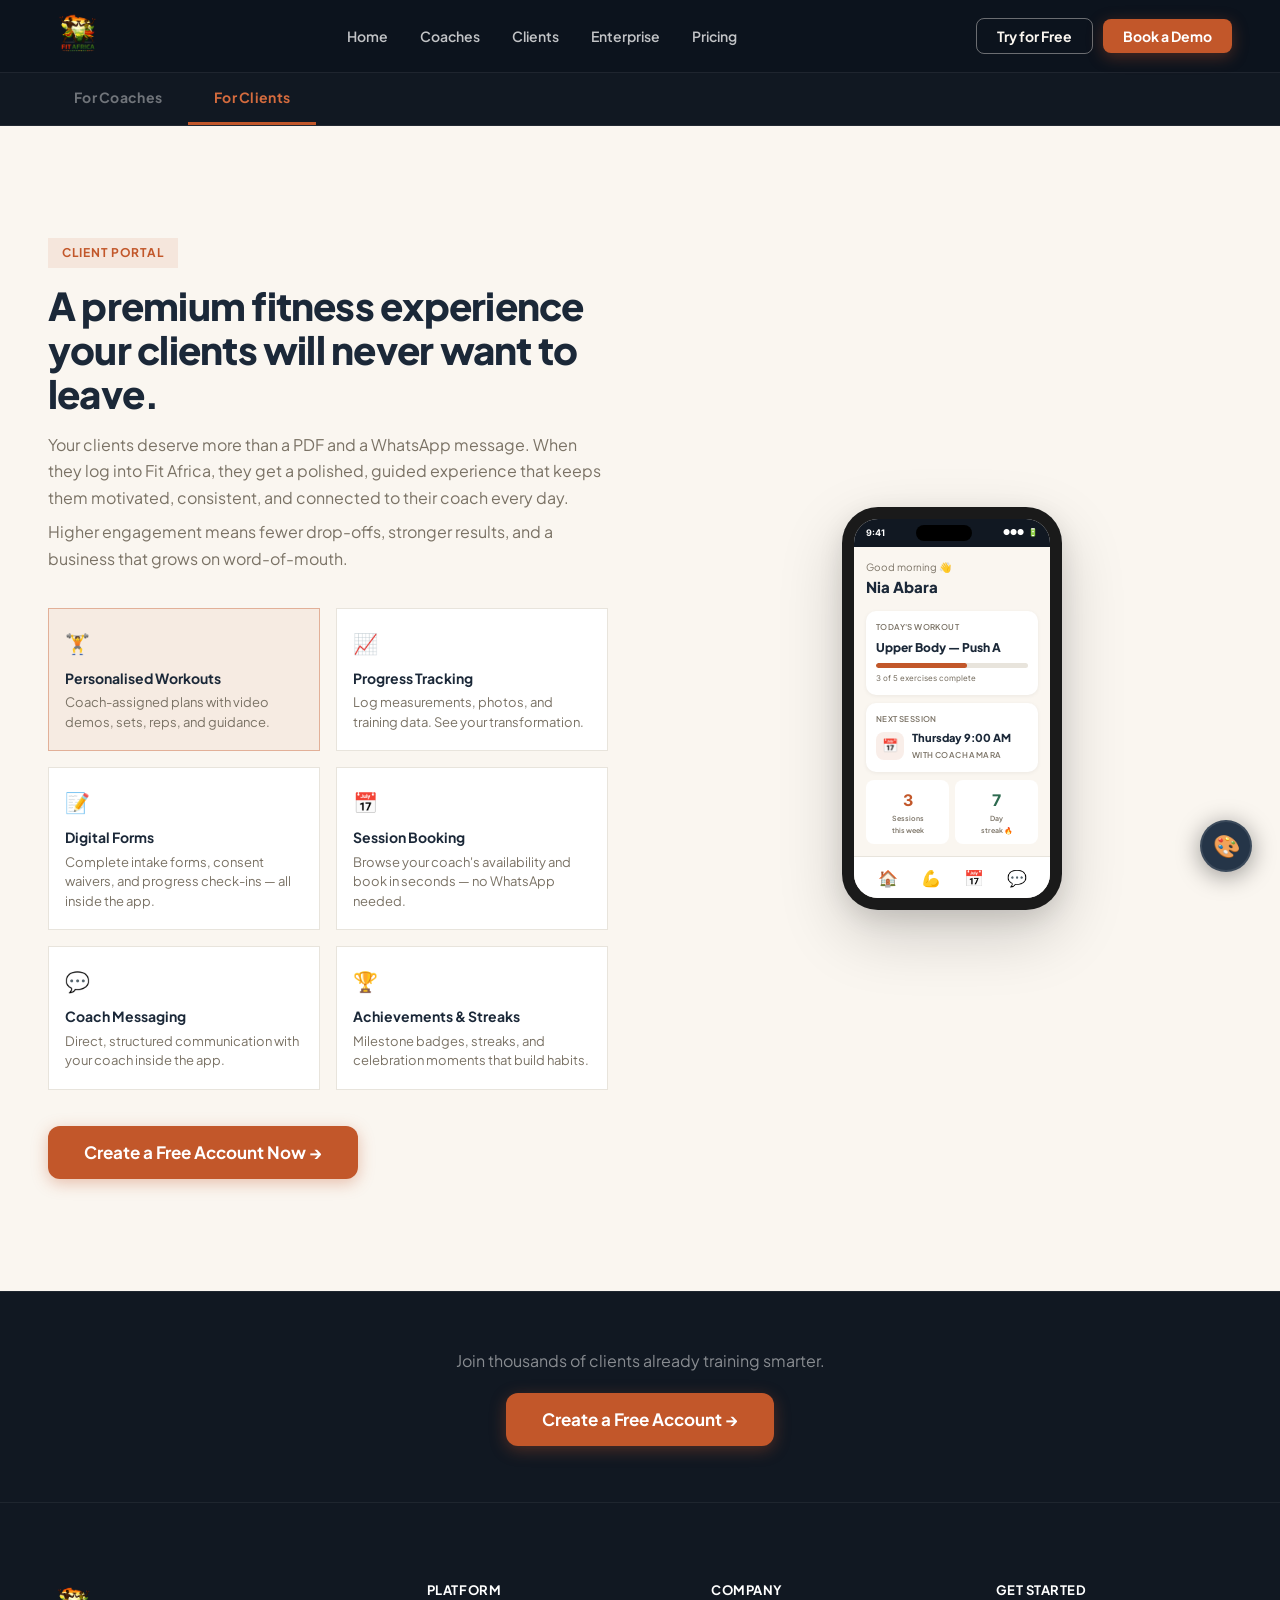
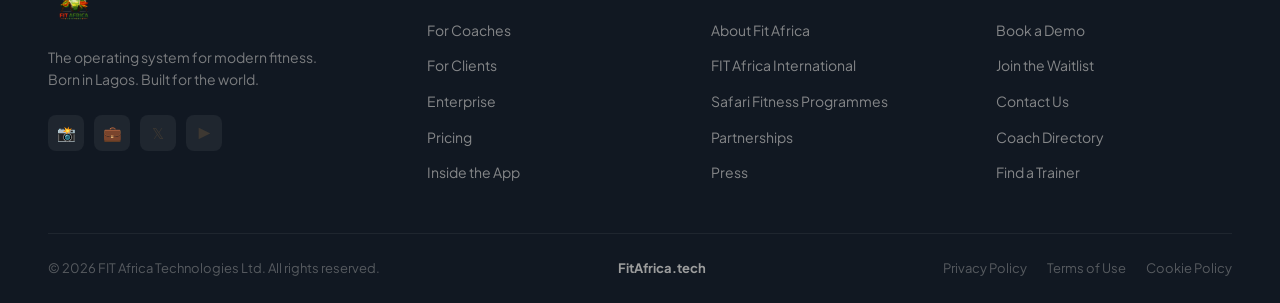
==== clients.html @ 1d4eaad9 "Initial commit — FitAfrica marketing website" ====
<!DOCTYPE html>
<html lang="en" data-theme="terracotta">
<head>
  <meta charset="UTF-8" />
  <meta name="viewport" content="width=device-width, initial-scale=1.0" />
  <title>For Clients — FitAfrica</title>
  <meta name="description" content="FIT Africa is the all-in-one platform for coaches, clients, and fitness businesses." />
  <link rel="preconnect" href="https://fonts.googleapis.com" />
  <link rel="preconnect" href="https://fonts.gstatic.com" crossorigin />
  <link href="https://fonts.googleapis.com/css2?family=Plus+Jakarta+Sans:ital,wght@0,300;0,400;0,500;0,600;0,700;0,800;0,900&family=Inter:wght@400;500;600;700&family=Unbounded:wght@700;800;900&display=swap" rel="stylesheet" />
  <link rel="icon" type="image/png" href="logo.png" />
  <link rel="stylesheet" href="styles.css" />
  <link rel="stylesheet" href="themes.css" />
</head>
<body>

<!-- ============ NAVIGATION ============ -->
<nav class="nav nav--solid" id="nav">
  <div class="nav__inner">
    <a href="index.html" class="nav__logo">
      <img src="logo.png" class="nav__logo-img" alt="FIT Africa" />
    </a>
    <ul class="nav__links">
      <li><a href="index.html">Home</a></li>
      <li><a href="coaches.html">Coaches</a></li>
      <li><a href="clients.html">Clients</a></li>
      <li><a href="enterprise.html">Enterprise</a></li>
      <li><a href="pricing.html">Pricing</a></li>
    </ul>
    <div class="nav__ctas">
      <a href="https://fit-africa-web.vercel.app/auth" class="btn btn--outline-cream btn--sm">Try for Free</a>
      <a href="mailto:hello@fitafrica.tech" class="btn btn--primary btn--sm">Book a Demo</a>
    </div>
    <button class="nav__burger" id="navBurger" aria-label="Toggle navigation">
      <span></span><span></span><span></span>
    </button>
  </div>
</nav>

<!-- Mobile Navigation -->
<nav class="nav__mobile" id="navMobile">
  <a href="index.html">Home</a>
  <a href="coaches.html">Coaches</a>
  <a href="clients.html">Clients</a>
  <a href="enterprise.html">Enterprise</a>
  <a href="pricing.html">Pricing</a>
  <div class="divider"></div>
  <a href="mailto:hello@fitafrica.tech" class="btn btn--outline-cream">Book a Demo</a>
  <a href="https://fit-africa-web.vercel.app/auth" class="btn btn--primary" style="margin-top:8px">Try for Free</a>
</nav>


<!-- Page Tab Switcher -->
<div class="page-tabs">
  <div class="page-tabs__inner">
    <a href="coaches.html" class="page-tab">For Coaches</a>
    <a href="clients.html" class="page-tab active">For Clients</a>
  </div>
</div>


<!-- ============ CLIENT PORTAL ============ -->
<section class="section-pad bg-cream" id="clients">
  <div class="container">
    <div class="portal-layout portal-layout--reverse">

      <!-- Phone Mockup (Interactive) -->
      <div style="display:flex;justify-content:center;align-items:center;" class="reveal">
        <div class="phone-frame">
          <div class="phone-screen">
            <div class="phone-notch-bar">
              <span class="phone-time">9:41</span>
              <div class="phone-notch-pill"></div>
              <div class="phone-icons">
                <span class="phone-icon">●●●</span>
                <span class="phone-icon">🔋</span>
              </div>
            </div>
            <div class="phone-content">

              <!-- Screen: Workout (default) -->
              <div class="client-screen active" id="cscreen-workout">
                <div class="phone-greeting">Good morning 👋</div>
                <div class="phone-user">Nia Abara</div>
                <div class="phone-card">
                  <div class="phone-card-label">Today's Workout</div>
                  <div class="phone-card-title">Upper Body — Push A</div>
                  <div class="phone-progress-bar"><div class="phone-progress-fill" style="width:60%"></div></div>
                  <div class="phone-progress-text">3 of 5 exercises complete</div>
                </div>
                <div class="phone-card">
                  <div class="phone-card-label">Next Session</div>
                  <div class="phone-session-row">
                    <div class="phone-session-icon">📅</div>
                    <div class="phone-session-info">
                      <div class="phone-card-title">Thursday 9:00 AM</div>
                      <div class="phone-card-label">with Coach Amara</div>
                    </div>
                  </div>
                </div>
                <div class="phone-goal-row">
                  <div class="phone-goal-item"><div class="phone-goal-num">3</div><div class="phone-goal-label">Sessions<br>this week</div></div>
                  <div class="phone-goal-item"><div class="phone-goal-num" style="color:var(--forest)">7</div><div class="phone-goal-label">Day<br>streak 🔥</div></div>
                </div>
              </div>

              <!-- Screen: Progress -->
              <div class="client-screen" id="cscreen-progress">
                <div class="phone-greeting" style="font-size:12px;font-weight:800">My Progress</div>
                <div class="phone-user" style="font-size:11px;margin-bottom:8px">Week 7 of 12 — Fat Loss</div>
                <div style="display:grid;grid-template-columns:1fr 1fr 1fr;gap:5px;margin-bottom:10px">
                  <div style="background:rgba(45,106,79,.08);border-radius:8px;padding:7px;text-align:center"><div style="font-size:12px;font-weight:900;color:var(--forest);font-family:var(--font-heading)">-3.2</div><div style="font-size:7px;color:var(--gray-500);font-family:var(--font-heading)">kg lost</div></div>
                  <div style="background:rgba(194,87,42,.08);border-radius:8px;padding:7px;text-align:center"><div style="font-size:12px;font-weight:900;color:var(--terracotta);font-family:var(--font-heading)">18</div><div style="font-size:7px;color:var(--gray-500);font-family:var(--font-heading)">sessions</div></div>
                  <div style="background:rgba(212,161,42,.08);border-radius:8px;padding:7px;text-align:center"><div style="font-size:12px;font-weight:900;color:var(--gold-dark);font-family:var(--font-heading)">7🔥</div><div style="font-size:7px;color:var(--gray-500);font-family:var(--font-heading)">streak</div></div>
                </div>
                <div style="font-size:9px;font-weight:700;color:var(--navy);font-family:var(--font-heading);margin-bottom:6px">Weekly Progress</div>
                <div style="display:flex;flex-direction:column;gap:5px">
                  <div><div style="display:flex;justify-content:space-between;font-size:8px;font-family:var(--font-heading);margin-bottom:2px"><span style="color:var(--gray-600)">Workouts completed</span><span style="font-weight:700;color:var(--navy)">5/5</span></div><div style="height:5px;background:var(--gray-200);border-radius:3px"><div style="height:100%;width:100%;background:var(--forest);border-radius:3px"></div></div></div>
                  <div><div style="display:flex;justify-content:space-between;font-size:8px;font-family:var(--font-heading);margin-bottom:2px"><span style="color:var(--gray-600)">Check-in submitted</span><span style="font-weight:700;color:var(--navy)">✓</span></div><div style="height:5px;background:var(--gray-200);border-radius:3px"><div style="height:100%;width:100%;background:var(--forest);border-radius:3px"></div></div></div>
                  <div><div style="display:flex;justify-content:space-between;font-size:8px;font-family:var(--font-heading);margin-bottom:2px"><span style="color:var(--gray-600)">Nutrition tracked</span><span style="font-weight:700;color:var(--navy)">4/7 days</span></div><div style="height:5px;background:var(--gray-200);border-radius:3px"><div style="height:100%;width:57%;background:var(--gold);border-radius:3px"></div></div></div>
                </div>
              </div>

              <!-- Screen: Forms -->
              <div class="client-screen" id="cscreen-forms">
                <div class="phone-greeting" style="font-size:12px;font-weight:800">Week 8 Check-In</div>
                <div class="phone-user" style="font-size:10px;margin-bottom:10px;color:var(--gray-500)">Due Friday · 3 min to complete</div>
                <div style="display:flex;flex-direction:column;gap:7px">
                  <div style="background:white;border-radius:8px;padding:8px 10px;border:1px solid var(--gray-200)"><div style="font-size:8px;font-weight:700;color:var(--navy);font-family:var(--font-heading);margin-bottom:4px">Current weight (kg)</div><div style="height:22px;background:var(--gray-100);border-radius:5px;display:flex;align-items:center;padding:0 8px;font-size:9px;color:var(--gray-500);font-family:var(--font-heading)">Enter weight...</div></div>
                  <div style="background:white;border-radius:8px;padding:8px 10px;border:1px solid var(--gray-200)"><div style="font-size:8px;font-weight:700;color:var(--navy);font-family:var(--font-heading);margin-bottom:4px">Energy levels this week</div><div style="display:flex;gap:4px"><div style="flex:1;height:20px;background:rgba(45,106,79,.1);border:1px solid var(--forest);border-radius:4px;display:flex;align-items:center;justify-content:center;font-size:7px;color:var(--forest);font-weight:700;font-family:var(--font-heading)">High</div><div style="flex:1;height:20px;background:var(--gray-100);border-radius:4px;display:flex;align-items:center;justify-content:center;font-size:7px;color:var(--gray-500);font-family:var(--font-heading)">Med</div><div style="flex:1;height:20px;background:var(--gray-100);border-radius:4px;display:flex;align-items:center;justify-content:center;font-size:7px;color:var(--gray-500);font-family:var(--font-heading)">Low</div></div></div>
                  <div style="background:white;border-radius:8px;padding:8px 10px;border:1px solid var(--gray-200)"><div style="font-size:8px;font-weight:700;color:var(--navy);font-family:var(--font-heading);margin-bottom:4px">Notes for Coach Amara</div><div style="height:30px;background:var(--gray-100);border-radius:5px;padding:4px 8px;font-size:8px;color:var(--gray-400);font-family:var(--font-heading)">Anything to update your coach on...</div></div>
                  <div style="background:var(--terracotta);border-radius:8px;padding:8px;text-align:center;font-size:9px;font-weight:700;color:white;cursor:pointer;font-family:var(--font-heading)">Submit Check-In →</div>
                </div>
              </div>

              <!-- Screen: Bookings -->
              <div class="client-screen" id="cscreen-bookings">
                <div class="phone-greeting" style="font-size:12px;font-weight:800">Book a Session</div>
                <div class="phone-user" style="font-size:10px;margin-bottom:10px;color:var(--gray-500)">Coach Amara · March 2026</div>
                <div style="font-size:9px;font-weight:700;color:var(--navy);font-family:var(--font-heading);margin-bottom:6px">Available this week</div>
                <div style="display:flex;flex-direction:column;gap:5px">
                  <div style="background:white;border-radius:8px;padding:8px 10px;display:flex;align-items:center;gap:8px;border:1px solid var(--gray-200)"><div style="font-size:10px">📅</div><div style="flex:1"><div style="font-size:8px;font-weight:700;color:var(--navy);font-family:var(--font-heading)">Thursday 9:00 AM</div><div style="font-size:7px;color:var(--gray-500);font-family:var(--font-heading)">60 min · Online</div></div><div style="font-size:7px;background:var(--terracotta);color:white;padding:3px 8px;border-radius:10px;font-weight:700;font-family:var(--font-heading);cursor:pointer">Book</div></div>
                  <div style="background:white;border-radius:8px;padding:8px 10px;display:flex;align-items:center;gap:8px;border:1px solid var(--gray-200)"><div style="font-size:10px">📅</div><div style="flex:1"><div style="font-size:8px;font-weight:700;color:var(--navy);font-family:var(--font-heading)">Friday 7:00 AM</div><div style="font-size:7px;color:var(--gray-500);font-family:var(--font-heading)">45 min · Online</div></div><div style="font-size:7px;background:var(--terracotta);color:white;padding:3px 8px;border-radius:10px;font-weight:700;font-family:var(--font-heading);cursor:pointer">Book</div></div>
                  <div style="background:rgba(194,87,42,.05);border-radius:8px;padding:8px 10px;display:flex;align-items:center;gap:8px;border:1px dashed var(--terracotta)"><div style="font-size:10px">📅</div><div style="flex:1"><div style="font-size:8px;font-weight:700;color:var(--terracotta);font-family:var(--font-heading)">Saturday 10:00 AM</div><div style="font-size:7px;color:var(--gray-500);font-family:var(--font-heading)">60 min · In-person</div></div><div style="font-size:7px;color:var(--terracotta);font-weight:700;font-family:var(--font-heading);cursor:pointer">Book</div></div>
                </div>
              </div>

              <!-- Screen: Messages -->
              <div class="client-screen" id="cscreen-messages">
                <div class="phone-greeting" style="font-size:12px;font-weight:800;margin-bottom:2px">Coach Amara</div>
                <div class="phone-user" style="font-size:10px;margin-bottom:8px;color:var(--forest)">● Online now</div>
                <div class="mini-msg" style="max-height:180px;overflow:hidden">
                  <div class="mini-msg-row from-coach"><div class="app-client-avatar" style="background:var(--gold-dark);width:20px;height:20px;font-size:8px">CA</div><div class="mini-bubble coach">Great session today Nia. Your form on RDLs is really improving 💪</div></div>
                  <div class="mini-msg-row from-client"><div class="mini-bubble client">Thank you! Felt strong today. Am I ready to increase weight?</div></div>
                  <div class="mini-msg-row from-coach"><div class="app-client-avatar" style="background:var(--gold-dark);width:20px;height:20px;font-size:8px">CA</div><div class="mini-bubble coach">Yes! Go to 40kg next session. Submit your check-in by Friday 🙌</div></div>
                </div>
                <div style="display:flex;gap:5px;margin-top:6px"><div style="flex:1;height:24px;background:white;border:1px solid var(--gray-200);border-radius:12px;display:flex;align-items:center;padding:0 10px;font-size:8px;color:var(--gray-400);font-family:var(--font-heading)">Message Coach...</div><div style="width:24px;height:24px;background:var(--terracotta);border-radius:50%;display:flex;align-items:center;justify-content:center;font-size:10px;cursor:pointer;flex-shrink:0">→</div></div>
              </div>

              <!-- Screen: Achievements -->
              <div class="client-screen" id="cscreen-achievements">
                <div class="phone-greeting" style="font-size:12px;font-weight:800">Achievements</div>
                <div class="phone-user" style="font-size:10px;margin-bottom:10px;color:var(--gray-500)">Nia Abara · 7 badges earned</div>
                <div style="display:grid;grid-template-columns:1fr 1fr 1fr;gap:6px;margin-bottom:10px">
                  <div style="text-align:center;padding:6px 4px"><div style="font-size:20px;margin-bottom:3px">🔥</div><div style="font-size:7px;font-weight:700;color:var(--navy);font-family:var(--font-heading)">7-Day Streak</div></div>
                  <div style="text-align:center;padding:6px 4px"><div style="font-size:20px;margin-bottom:3px">💪</div><div style="font-size:7px;font-weight:700;color:var(--navy);font-family:var(--font-heading)">First 10 Sessions</div></div>
                  <div style="text-align:center;padding:6px 4px"><div style="font-size:20px;margin-bottom:3px">⚖️</div><div style="font-size:7px;font-weight:700;color:var(--navy);font-family:var(--font-heading)">-2kg Milestone</div></div>
                  <div style="text-align:center;padding:6px 4px"><div style="font-size:20px;margin-bottom:3px">📝</div><div style="font-size:7px;font-weight:700;color:var(--navy);font-family:var(--font-heading)">Check-In Hero</div></div>
                  <div style="text-align:center;padding:6px 4px;opacity:0.3"><div style="font-size:20px;margin-bottom:3px;filter:grayscale(1)">🏆</div><div style="font-size:7px;font-weight:700;color:var(--gray-400);font-family:var(--font-heading)">Programme Complete</div></div>
                  <div style="text-align:center;padding:6px 4px;opacity:0.3"><div style="font-size:20px;margin-bottom:3px;filter:grayscale(1)">🌍</div><div style="font-size:7px;font-weight:700;color:var(--gray-400);font-family:var(--font-heading)">-5kg Milestone</div></div>
                </div>
                <div style="background:rgba(212,161,42,.1);border-radius:8px;padding:7px 10px;display:flex;align-items:center;gap:7px"><div style="font-size:14px">🎯</div><div><div style="font-size:8px;font-weight:700;color:var(--navy);font-family:var(--font-heading)">Next: Programme Complete</div><div style="font-size:7px;color:var(--gray-500);font-family:var(--font-heading)">5 weeks to go. Keep going!</div></div></div>
              </div>

            </div>
            <div class="phone-nav-bar">
              <div class="phone-nav-icon active" data-client-nav="workout">🏠</div>
              <div class="phone-nav-icon" data-client-nav="progress">💪</div>
              <div class="phone-nav-icon" data-client-nav="bookings">📅</div>
              <div class="phone-nav-icon" data-client-nav="messages">💬</div>
            </div>
          </div>
        </div>
      </div>

      <!-- Copy -->
      <div>
        <div class="section-label section-label--terracotta reveal">Client Portal</div>
        <h2 class="heading-xl reveal reveal-delay-1" style="color:var(--navy);margin-bottom:16px">
          A premium fitness experience your clients will never want to leave.
        </h2>
        <p class="body-lg text-muted reveal reveal-delay-2" style="margin-bottom:8px">
          Your clients deserve more than a PDF and a WhatsApp message. When they log into
          Fit Africa, they get a polished, guided experience that keeps them motivated,
          consistent, and connected to their coach every day.
        </p>
        <p class="body-lg text-muted reveal reveal-delay-2" style="margin-bottom:36px">
          Higher engagement means fewer drop-offs, stronger results, and a business that
          grows on word-of-mouth.
        </p>

        <div class="portal-features reveal reveal-delay-3" id="clientTabs">
          <div class="portal-feature portal-feature--light active" data-client-tab="workout">
            <div class="portal-feature__icon">🏋️</div>
            <div class="portal-feature__title">Personalised Workouts</div>
            <div class="portal-feature__desc">Coach-assigned plans with video demos, sets, reps, and guidance.</div>
          </div>
          <div class="portal-feature portal-feature--light" data-client-tab="progress">
            <div class="portal-feature__icon">📈</div>
            <div class="portal-feature__title">Progress Tracking</div>
            <div class="portal-feature__desc">Log measurements, photos, and training data. See your transformation.</div>
          </div>
          <div class="portal-feature portal-feature--light" data-client-tab="forms">
            <div class="portal-feature__icon">📝</div>
            <div class="portal-feature__title">Digital Forms</div>
            <div class="portal-feature__desc">Complete intake forms, consent waivers, and progress check-ins — all inside the app.</div>
          </div>
          <div class="portal-feature portal-feature--light" data-client-tab="bookings">
            <div class="portal-feature__icon">📅</div>
            <div class="portal-feature__title">Session Booking</div>
            <div class="portal-feature__desc">Browse your coach's availability and book in seconds — no WhatsApp needed.</div>
          </div>
          <div class="portal-feature portal-feature--light" data-client-tab="messages">
            <div class="portal-feature__icon">💬</div>
            <div class="portal-feature__title">Coach Messaging</div>
            <div class="portal-feature__desc">Direct, structured communication with your coach inside the app.</div>
          </div>
          <div class="portal-feature portal-feature--light" data-client-tab="achievements">
            <div class="portal-feature__icon">🏆</div>
            <div class="portal-feature__title">Achievements & Streaks</div>
            <div class="portal-feature__desc">Milestone badges, streaks, and celebration moments that build habits.</div>
          </div>
        </div>

        <div style="margin-top:36px" class="reveal reveal-delay-4">
          <a href="https://fit-africa-web.vercel.app/auth" class="btn btn--primary btn--lg">Create a Free Account Now →</a>
        </div>
      </div>

    </div>
  </div>
</section>


<!-- ============ MINI CTA ============ -->
<section class="cta-mini" id="cta">
  <div class="container">
    <p class="cta-mini__text">Join thousands of clients already training smarter.</p>
    <a href="https://fit-africa-web.vercel.app/auth" class="btn btn--primary btn--lg">Create a Free Account →</a>
  </div>
</section>


<!-- ============ FOOTER ============ -->
<footer class="footer">
  <div class="container">
    <div class="footer__top">
      <!-- Brand -->
      <div>
        <div class="footer__brand-logo">
          <img src="logo.png" class="footer__brand-img" alt="FIT Africa" />
        </div>
        <p class="footer__tagline">
          The operating system for modern fitness.<br />
          Born in Lagos. Built for the world.
        </p>
        <div class="footer__social">
          <a href="#" class="footer__social-link" aria-label="Instagram">📸</a>
          <a href="#" class="footer__social-link" aria-label="LinkedIn">💼</a>
          <a href="#" class="footer__social-link" aria-label="Twitter/X">𝕏</a>
          <a href="#" class="footer__social-link" aria-label="YouTube">▶</a>
        </div>
      </div>

      <!-- Platform -->
      <div>
        <div class="footer__col-title">Platform</div>
        <ul class="footer__links">
          <li><a href="coaches.html">For Coaches</a></li>
          <li><a href="clients.html">For Clients</a></li>
          <li><a href="enterprise.html">Enterprise</a></li>
          <li><a href="pricing.html">Pricing</a></li>
          <li><a href="index.html#showcase">Inside the App</a></li>
        </ul>
      </div>

      <!-- Company -->
      <div>
        <div class="footer__col-title">Company</div>
        <ul class="footer__links">
          <li><a href="index.html#about">About Fit Africa</a></li>
          <li><a href="#">FIT Africa International</a></li>
          <li><a href="#">Safari Fitness Programmes</a></li>
          <li><a href="#">Partnerships</a></li>
          <li><a href="#">Press</a></li>
        </ul>
      </div>

      <!-- Get Started -->
      <div>
        <div class="footer__col-title">Get Started</div>
        <ul class="footer__links">
          <li><a href="#cta">Book a Demo</a></li>
          <li><a href="#cta">Join the Waitlist</a></li>
          <li><a href="mailto:hello@fitafrica.tech">Contact Us</a></li>
          <li><a href="#">Coach Directory</a></li>
          <li><a href="#">Find a Trainer</a></li>
        </ul>
      </div>
    </div>

    <div class="footer__bottom">
      <div class="footer__copy">
        © 2026 FIT Africa Technologies Ltd. All rights reserved.
      </div>
      <div class="footer__domain">
        <strong>FitAfrica.tech</strong>
      </div>
      <div class="footer__legal">
        <a href="#">Privacy Policy</a>
        <a href="#">Terms of Use</a>
        <a href="#">Cookie Policy</a>
      </div>
    </div>
  </div>
</footer>

<!-- ============ FLOATING THEME SWITCHER ============ -->
<div class="theme-switcher" id="themeSwitcher">
  <div class="theme-panel" id="themePanel">
    <div class="theme-panel__title">African Themes</div>
    <button class="theme-btn active" data-theme-val="terracotta">
      <div class="theme-btn__swatch swatch--terracotta"></div>
      <div class="theme-btn__text">
        <span class="theme-btn__label">Terracotta</span>
        <span class="theme-btn__sub">Pan-African warmth</span>
      </div>
      <span class="check">✓</span>
    </button>
    <button class="theme-btn" data-theme-val="kente-gold">
      <div class="theme-btn__swatch swatch--kente-gold"></div>
      <div class="theme-btn__text">
        <span class="theme-btn__label">Kente Gold</span>
        <span class="theme-btn__sub">Ashanti royalty</span>
      </div>
      <span class="check">✓</span>
    </button>
    <button class="theme-btn" data-theme-val="savanna">
      <div class="theme-btn__swatch swatch--savanna"></div>
      <div class="theme-btn__text">
        <span class="theme-btn__label">Savanna</span>
        <span class="theme-btn__sub">Forest energy</span>
      </div>
      <span class="check">✓</span>
    </button>
    <button class="theme-btn" data-theme-val="lagos">
      <div class="theme-btn__swatch swatch--lagos"></div>
      <div class="theme-btn__text">
        <span class="theme-btn__label">Lagos Sunrise</span>
        <span class="theme-btn__sub">Vibrant city fire</span>
      </div>
      <span class="check">✓</span>
    </button>
  </div>
  <div class="theme-switcher__toggle" id="themeToggle" title="Switch theme">🎨</div>
</div>

<script src="script.js"></script>
</body>
</html>
---- styles.css ----
/* ============================================================
   FIT AFRICA — Marketing Website Styles
   fitafrica.tech | "Born in Lagos. Built for the World."
   ============================================================ */

/* ---- Design Tokens ---------------------------------------- */
:root {
  --terracotta:        #C2572A;
  --terracotta-dark:   #9E3F1A;
  --terracotta-light:  #D46B3E;
  --gold:              #D4A12A;
  --gold-dark:         #A07A1E;
  --gold-light:        #E0B84A;
  --forest:            #2D6A4F;
  --forest-dark:       #1E4A35;
  --forest-light:      #3D8A65;
  --navy:              #1B2838;
  --navy-dark:         #111822;
  --navy-mid:          #253548;
  --navy-light:        #2D4055;
  --cream:             #FAF6F0;
  --cream-dark:        #F2ECE2;
  --ochre:             #CC7722;
  --copper:            #B87333;
  --sienna:            #A0522D;
  --gray-50:           #FAFAF7;
  --gray-100:          #F5F3EE;
  --gray-200:          #E8E4DC;
  --gray-300:          #CCC6BA;
  --gray-400:          #A09889;
  --gray-500:          #7A7265;
  --gray-600:          #5C564B;
  --gray-700:          #3D3832;
  --gray-800:          #252220;
  --gray-900:          #1A1816;
  --white:             #FFFFFF;

  --font-display:      'Unbounded', sans-serif;
  --font-heading:      'Plus Jakarta Sans', sans-serif;
  --font-body:         'Plus Jakarta Sans', sans-serif;
  --font-data:         'Inter', sans-serif;

  --nav-height:        72px;
  --max-w:             1280px;
  --max-w-md:          960px;

  --shadow-sm:  0 1px 3px rgba(0,0,0,.07), 0 1px 2px rgba(0,0,0,.04);
  --shadow-md:  0 4px 16px rgba(0,0,0,.09), 0 2px 6px rgba(0,0,0,.06);
  --shadow-lg:  0 12px 40px rgba(0,0,0,.13), 0 4px 16px rgba(0,0,0,.08);
  --shadow-xl:  0 24px 64px rgba(0,0,0,.18), 0 8px 24px rgba(0,0,0,.10);

  --ease-out: cubic-bezier(0.16, 1, 0.3, 1);
}

/* ---- Reset ------------------------------------------------- */
*, *::before, *::after { box-sizing: border-box; margin: 0; padding: 0; }
html { scroll-behavior: smooth; font-size: 16px; }
body {
  font-family: var(--font-body);
  background: var(--cream);
  color: var(--gray-700);
  line-height: 1.6;
  overflow-x: hidden;
  -webkit-font-smoothing: antialiased;
}
img { max-width: 100%; height: auto; display: block; }
a { text-decoration: none; color: inherit; }
ul { list-style: none; }
button { cursor: pointer; border: none; background: none; font-family: inherit; }

/* ---- Typography ------------------------------------------- */
.display-xl {
  font-family: var(--font-display);
  font-size: clamp(32px, 4.2vw, 60px);
  line-height: 1.1;
  letter-spacing: -0.02em;
  font-weight: 800;
}
.display-lg {
  font-family: var(--font-display);
  font-size: clamp(24px, 3vw, 44px);
  line-height: 1.15;
  letter-spacing: -0.02em;
  font-weight: 700;
}
.heading-xl {
  font-family: var(--font-heading);
  font-size: clamp(28px, 3vw, 42px);
  font-weight: 800;
  line-height: 1.15;
  letter-spacing: -0.02em;
}
.heading-lg {
  font-family: var(--font-heading);
  font-size: clamp(22px, 2.4vw, 32px);
  font-weight: 700;
  line-height: 1.2;
  letter-spacing: -0.01em;
}
.heading-md {
  font-family: var(--font-heading);
  font-size: clamp(18px, 1.8vw, 24px);
  font-weight: 700;
  line-height: 1.3;
}
.body-lg { font-size: clamp(16px, 1.2vw, 18px); line-height: 1.65; }
.body-md { font-size: 16px; line-height: 1.6; }
.label {
  font-size: 12px;
  font-weight: 600;
  letter-spacing: 0.08em;
  text-transform: uppercase;
}

/* ---- Utilities -------------------------------------------- */
.container { max-width: var(--max-w); margin: 0 auto; padding: 0 clamp(20px, 4vw, 48px); width: 100%; }
.container--md { max-width: var(--max-w-md); margin: 0 auto; padding: 0 clamp(20px, 4vw, 48px); }

.section-pad { padding: clamp(64px, 9vw, 112px) 0; }
/* First section on pages without a hero — add nav clearance */
.section-pad-first { padding-top: calc(var(--nav-height, 72px) + clamp(56px, 7vw, 96px)); }
.section-pad--sm { padding: clamp(40px, 5vw, 64px) 0; }

.text-terracotta { color: var(--terracotta); }
.text-gold { color: var(--gold); }
.text-forest { color: var(--forest); }
.text-navy { color: var(--navy); }
.text-cream { color: var(--cream); }
.text-muted { color: var(--gray-500); }
.text-white { color: var(--white); }

.bg-navy { background: var(--navy); }
.bg-navy-dark { background: var(--navy-dark); }
.bg-cream { background: var(--cream); }
.bg-white { background: var(--white); }
.bg-terracotta { background: var(--terracotta); }
.bg-forest { background: var(--forest-dark); }

.reveal { opacity: 0; transform: translateY(28px); transition: opacity 0.65s var(--ease-out), transform 0.65s var(--ease-out); }
.reveal.visible { opacity: 1; transform: translateY(0); }
.reveal-delay-1 { transition-delay: 0.1s; }
.reveal-delay-2 { transition-delay: 0.2s; }
.reveal-delay-3 { transition-delay: 0.3s; }
.reveal-delay-4 { transition-delay: 0.4s; }
.reveal-delay-5 { transition-delay: 0.5s; }

/* ---- Buttons ---------------------------------------------- */
.btn {
  display: inline-flex;
  align-items: center;
  gap: 8px;
  padding: 14px 28px;
  border-radius: 10px;
  font-family: var(--font-heading);
  font-size: 15px;
  font-weight: 700;
  line-height: 1;
  transition: all 0.2s ease;
  white-space: nowrap;
}
.btn--primary {
  background: var(--terracotta);
  color: var(--white);
  box-shadow: 0 4px 16px rgba(194, 87, 42, 0.35);
}
.btn--primary:hover {
  background: var(--terracotta-dark);
  box-shadow: 0 6px 24px rgba(194, 87, 42, 0.45);
  transform: translateY(-1px);
}
.btn--gold {
  background: var(--gold);
  color: var(--navy-dark);
  box-shadow: 0 4px 16px rgba(212, 161, 42, 0.3);
}
.btn--gold:hover {
  background: var(--gold-light);
  transform: translateY(-1px);
}
.btn--outline-cream {
  background: transparent;
  color: var(--cream);
  border: 1.5px solid rgba(250, 246, 240, 0.4);
}
.btn--outline-cream:hover {
  background: rgba(250, 246, 240, 0.08);
  border-color: rgba(250, 246, 240, 0.7);
}
.btn--outline-terracotta {
  background: transparent;
  color: var(--terracotta);
  border: 1.5px solid var(--terracotta);
}
.btn--outline-terracotta:hover {
  background: rgba(194, 87, 42, 0.06);
}
.btn--lg { padding: 18px 36px; font-size: 17px; border-radius: 12px; }
.btn--sm { padding: 10px 20px; font-size: 14px; border-radius: 8px; }
.btn-arrow::after { content: '→'; font-weight: 400; }

/* ---- Navigation ------------------------------------------- */
.nav {
  position: fixed;
  top: 0; left: 0; right: 0;
  z-index: 1000;
  height: var(--nav-height);
  transition: background 0.3s ease, box-shadow 0.3s ease;
}
.nav.scrolled {
  background: rgba(17, 24, 34, 0.96);
  backdrop-filter: blur(12px);
  box-shadow: 0 1px 0 rgba(255,255,255,0.05);
}
/* Solid nav for pages without a dark hero — always visible */
.nav--solid,
.nav--solid.scrolled {
  background: rgba(13, 20, 30, 0.99) !important;
  backdrop-filter: blur(12px);
  box-shadow: 0 1px 0 rgba(255,255,255,0.06);
}
/* Page-level tab switcher (Coaches / Clients) */
.page-tabs {
  background: var(--navy-dark, #111822);
  border-bottom: 1px solid rgba(255,255,255,0.07);
  padding-top: var(--nav-height, 72px);
}
.page-tabs__inner {
  max-width: var(--max-w, 1200px);
  margin: 0 auto;
  padding: 0 clamp(20px, 4vw, 48px);
  display: flex;
  gap: 0;
}
.page-tab {
  padding: 14px 26px;
  font-size: 14px;
  font-weight: 700;
  color: rgba(255,255,255,0.4);
  cursor: pointer;
  border-bottom: 3px solid transparent;
  transition: all 0.18s ease;
  font-family: var(--font-heading, 'Plus Jakarta Sans', sans-serif);
  text-decoration: none;
  display: block;
  letter-spacing: 0.02em;
}
.page-tab:hover { color: rgba(255,255,255,0.75); }
.page-tab.active {
  color: var(--terracotta-light, #E07050);
  border-bottom-color: var(--terracotta, #C2572A);
}
/* Minimal CTA strip for inner pages */
.cta-mini {
  background: var(--navy-dark, #111822);
  padding: 56px 0;
  text-align: center;
  border-top: 1px solid rgba(255,255,255,0.06);
}
.cta-mini__text {
  font-size: 16px;
  color: rgba(255,255,255,0.5);
  font-family: var(--font-heading, 'Plus Jakarta Sans', sans-serif);
  margin-bottom: 20px;
}
.nav__inner {
  max-width: var(--max-w);
  margin: 0 auto;
  padding: 0 clamp(20px, 4vw, 48px);
  height: 100%;
  display: flex;
  align-items: center;
  justify-content: space-between;
  gap: 24px;
}
.nav__logo {
  display: flex;
  align-items: center;
  gap: 10px;
  flex-shrink: 0;
}
.nav__logo-img {
  height: 60px;
  width: auto;
  display: block;
  object-fit: contain;
}
.nav__logo-mark {
  width: 38px; height: 38px;
  background: linear-gradient(135deg, var(--terracotta), var(--ochre));
  border-radius: 10px;
  display: flex;
  align-items: center;
  justify-content: center;
  font-family: var(--font-display);
  font-size: 18px;
  color: var(--white);
  font-weight: 400;
}
.nav__logo-text {
  font-family: var(--font-heading);
  font-size: 20px;
  font-weight: 800;
  color: var(--white);
  letter-spacing: -0.02em;
}
.nav__links {
  display: flex;
  align-items: center;
  gap: 4px;
}
.nav__links a {
  padding: 8px 14px;
  font-size: 14px;
  font-weight: 600;
  color: rgba(255,255,255,0.75);
  border-radius: 8px;
  transition: color 0.2s, background 0.2s;
}
.nav__links a:hover { color: var(--white); background: rgba(255,255,255,0.07); }
.nav__ctas { display: flex; align-items: center; gap: 10px; flex-shrink: 0; }
.nav__burger {
  display: none;
  flex-direction: column;
  gap: 5px;
  padding: 8px;
  cursor: pointer;
}
.nav__burger span {
  display: block; width: 22px; height: 2px;
  background: var(--white); border-radius: 2px;
  transition: transform 0.3s ease, opacity 0.3s ease;
}
.nav__burger.open span:nth-child(1) { transform: translateY(7px) rotate(45deg); }
.nav__burger.open span:nth-child(2) { opacity: 0; }
.nav__burger.open span:nth-child(3) { transform: translateY(-7px) rotate(-45deg); }

/* Mobile nav */
.nav__mobile {
  display: none;
  position: fixed;
  top: var(--nav-height); left: 0; right: 0;
  background: var(--navy-dark);
  padding: 24px;
  border-bottom: 1px solid rgba(255,255,255,0.06);
  z-index: 999;
}
.nav__mobile.open { display: block; }
.nav__mobile a {
  display: block;
  padding: 14px 16px;
  color: rgba(255,255,255,0.8);
  font-weight: 600;
  font-size: 16px;
  border-radius: 8px;
  transition: background 0.2s;
}
.nav__mobile a:hover { background: rgba(255,255,255,0.06); color: var(--white); }
.nav__mobile .divider { height: 1px; background: rgba(255,255,255,0.08); margin: 12px 0; }
.nav__mobile .btn { display: block; width: 100%; text-align: center; margin-top: 8px; }

/* ---- Hero -------------------------------------------------- */
.hero {
  min-height: 100vh;
  padding-top: var(--nav-height);
  background: var(--navy-dark);
  position: relative;
  overflow: hidden;
  display: flex;
  align-items: center;
}
.hero__bg-pattern {
  position: absolute;
  inset: 0;
  background-image:
    radial-gradient(ellipse 80% 60% at 65% 50%, rgba(194,87,42,0.08) 0%, transparent 60%),
    radial-gradient(ellipse 50% 40% at 80% 20%, rgba(212,161,42,0.06) 0%, transparent 50%),
    radial-gradient(ellipse 40% 30% at 20% 80%, rgba(45,106,79,0.07) 0%, transparent 50%);
  pointer-events: none;
}
.hero__kente {
  position: absolute;
  inset: 0;
  background-image: repeating-linear-gradient(
    90deg,
    transparent,
    transparent 39px,
    rgba(255,255,255,0.015) 40px
  ),
  repeating-linear-gradient(
    0deg,
    transparent,
    transparent 39px,
    rgba(255,255,255,0.015) 40px
  );
  pointer-events: none;
}
.hero__inner {
  position: relative;
  z-index: 2;
  display: grid;
  grid-template-columns: 1fr 1fr;
  gap: 48px;
  align-items: center;
  padding: clamp(48px, 6vw, 80px) 0;
}
.hero__content { max-width: 100%; }
/* Large logo watermark — centered behind hero content */
.hero__logo-watermark {
  position: absolute;
  left: 50%;
  top: 50%;
  transform: translate(-50%, -50%);
  height: clamp(320px, 48vw, 640px);
  width: auto;
  opacity: 0.07;
  pointer-events: none;
  z-index: 1;
  filter: blur(1.5px) saturate(0.7) grayscale(0.2);
}
.hero__eyebrow {
  display: inline-flex;
  align-items: center;
  gap: 8px;
  padding: 6px 14px;
  background: rgba(212, 161, 42, 0.12);
  border: 1px solid rgba(212, 161, 42, 0.25);
  border-radius: var(--radius-full);
  margin-bottom: 24px;
}
.hero__eyebrow-dot {
  width: 6px; height: 6px;
  background: var(--gold);
  border-radius: 50%;
  animation: pulse-dot 2s ease-in-out infinite;
}
@keyframes pulse-dot {
  0%, 100% { opacity: 1; }
  50% { opacity: 0.4; }
}
.hero__eyebrow span { font-size: 13px; font-weight: 600; color: var(--gold-light); letter-spacing: 0.04em; }
.hero__headline {
  color: var(--white);
  margin-bottom: 20px;
}
.hero__headline em {
  font-style: normal;
  color: var(--terracotta-light);
}
.hero__sub {
  color: rgba(250, 246, 240, 0.72);
  font-size: clamp(16px, 1.4vw, 19px);
  line-height: 1.65;
  margin-bottom: 36px;
  max-width: 520px;
}
.hero__ctas { display: flex; gap: 14px; flex-wrap: wrap; margin-bottom: 48px; }
.hero__trust {
  display: flex;
  flex-wrap: wrap;
  gap: 24px;
}
.hero__trust-item {
  display: flex;
  align-items: center;
  gap: 8px;
}
.hero__trust-num {
  font-family: var(--font-data);
  font-size: 22px;
  font-weight: 700;
  color: var(--white);
}
.hero__trust-label {
  font-size: 12px;
  color: rgba(250,246,240,0.55);
  line-height: 1.3;
}
.hero__trust-divider {
  width: 1px; height: 32px;
  background: rgba(255,255,255,0.12);
}

/* Hero Mockup */
.hero__visual {
  display: flex;
  justify-content: center;
  align-items: center;
}
.laptop-frame {
  width: 100%;
  max-width: 540px;
  aspect-ratio: 16/10.5;
  background: linear-gradient(145deg, #2a2a2a, #1a1a1a);
  border-radius: 12px 12px 0 0;
  padding: 7px;
  box-shadow: var(--shadow-xl), 0 0 0 1px rgba(255,255,255,0.06);
  position: relative;
}
.laptop-frame__camera {
  width: 6px; height: 6px;
  background: #3a3a3a;
  border-radius: 50%;
  position: absolute;
  top: -4px; left: 50%;
  transform: translateX(-50%);
  /* part of bezel above the frame */
}
.laptop-screen {
  width: 100%;
  height: 100%;
  background: #FAF6F0;
  border-radius: 6px;
  overflow: hidden;
  display: flex;
  flex-direction: column;
}
.laptop-base {
  width: calc(100% + 24px);
  height: 14px;
  background: linear-gradient(180deg, #2d2d2d, #222);
  border-radius: 0 0 8px 8px;
  margin-left: -12px;
  position: relative;
}
.laptop-base::after {
  content: '';
  position: absolute;
  bottom: 0; left: 50%;
  transform: translateX(-50%);
  width: 30%; height: 3px;
  background: #1a1a1a;
  border-radius: 0 0 4px 4px;
}

/* App UI inside laptop */
.app-titlebar {
  height: 28px;
  background: var(--navy);
  display: flex;
  align-items: center;
  padding: 0 10px;
  gap: 6px;
  flex-shrink: 0;
}
.app-titlebar-dot { width: 8px; height: 8px; border-radius: 50%; }
.app-titlebar-dot.red { background: #ff5f57; }
.app-titlebar-dot.yellow { background: #febc2e; }
.app-titlebar-dot.green { background: #28c840; }
.app-titlebar-logo {
  margin-left: auto;
  margin-right: auto;
  font-size: 10px;
  font-weight: 700;
  color: rgba(255,255,255,0.5);
  letter-spacing: 0.05em;
  font-family: var(--font-heading);
}

.app-layout {
  display: flex;
  flex: 1;
  overflow: hidden;
}
.app-sidebar {
  width: 120px;
  background: var(--navy);
  padding: 10px 0;
  flex-shrink: 0;
  display: flex;
  flex-direction: column;
  gap: 2px;
}
.app-sidebar-brand {
  padding: 8px 10px 12px;
  font-size: 9px;
  font-weight: 800;
  color: var(--gold);
  letter-spacing: 0.04em;
  font-family: var(--font-heading);
  border-bottom: 1px solid rgba(255,255,255,0.07);
  margin-bottom: 4px;
}
.app-nav-item {
  padding: 6px 10px;
  font-size: 8.5px;
  font-weight: 600;
  color: rgba(255,255,255,0.5);
  display: flex;
  align-items: center;
  gap: 5px;
  border-radius: 4px;
  margin: 0 4px;
  font-family: var(--font-heading);
  cursor: pointer;
}
.app-nav-item.active {
  background: rgba(212,161,42,0.12);
  color: var(--gold-light);
}
.app-nav-icon { font-size: 11px; }

.app-main {
  flex: 1;
  padding: 12px;
  overflow: hidden;
  background: #F5F3EE;
}
.app-main-header {
  font-size: 10px;
  font-weight: 800;
  color: var(--navy);
  margin-bottom: 10px;
  font-family: var(--font-heading);
}
.app-stats-row {
  display: grid;
  grid-template-columns: repeat(4, 1fr);
  gap: 6px;
  margin-bottom: 12px;
}
.app-stat-card {
  background: var(--white);
  border-radius: 5px;
  padding: 7px;
  box-shadow: 0 1px 3px rgba(0,0,0,0.07);
}
.app-stat-num {
  font-family: var(--font-data);
  font-size: 13px;
  font-weight: 700;
  color: var(--navy);
  line-height: 1;
  margin-bottom: 2px;
}
.app-stat-num.terracotta { color: var(--terracotta); }
.app-stat-num.gold { color: var(--gold-dark); }
.app-stat-num.forest { color: var(--forest); }
.app-stat-label {
  font-size: 7px;
  color: var(--gray-500);
  font-family: var(--font-heading);
  font-weight: 500;
}
.app-section-title {
  font-size: 8px;
  font-weight: 700;
  color: var(--gray-500);
  letter-spacing: 0.05em;
  text-transform: uppercase;
  margin-bottom: 6px;
  font-family: var(--font-heading);
}
.app-client-row {
  display: flex;
  align-items: center;
  gap: 7px;
  padding: 5px 7px;
  background: var(--white);
  border-radius: 4px;
  margin-bottom: 4px;
  box-shadow: 0 1px 2px rgba(0,0,0,0.04);
}
.app-client-avatar {
  width: 20px; height: 20px;
  border-radius: 50%;
  display: flex;
  align-items: center;
  justify-content: center;
  font-size: 8px;
  font-weight: 700;
  color: var(--white);
  flex-shrink: 0;
}
.app-client-info { flex: 1; }
.app-client-name { font-size: 8px; font-weight: 700; color: var(--navy); font-family: var(--font-heading); }
.app-client-detail { font-size: 7px; color: var(--gray-400); font-family: var(--font-heading); }
.app-client-badge {
  font-size: 7px;
  padding: 2px 5px;
  border-radius: 10px;
  font-weight: 600;
  font-family: var(--font-heading);
}
.app-client-badge.done { background: rgba(45,106,79,0.1); color: var(--forest); }
.app-client-badge.due { background: rgba(194,87,42,0.1); color: var(--terracotta); }
.app-client-badge.new { background: rgba(212,161,42,0.1); color: var(--gold-dark); }
.app-client-badge.msg { background: rgba(27,40,56,0.08); color: var(--navy); }

/* Phone mockup */
.phone-frame {
  width: 220px;
  background: #1a1a1a;
  border-radius: 36px;
  padding: 12px;
  box-shadow: var(--shadow-xl), 0 0 0 1px rgba(255,255,255,0.06);
  flex-shrink: 0;
}
.phone-screen {
  background: var(--cream);
  border-radius: 24px;
  overflow: hidden;
  position: relative;
}
.phone-notch-bar {
  height: 28px;
  background: var(--navy-dark);
  display: flex;
  align-items: center;
  justify-content: space-between;
  padding: 0 12px;
}
.phone-time { font-size: 9px; font-weight: 700; color: var(--white); font-family: var(--font-data); }
.phone-notch-pill { width: 56px; height: 16px; background: #000; border-radius: 8px; }
.phone-icons { display: flex; gap: 4px; align-items: center; }
.phone-icon { font-size: 8px; color: var(--white); }
.phone-content { padding: 12px; }
.phone-greeting { font-size: 10px; color: var(--gray-500); font-family: var(--font-heading); }
.phone-user { font-size: 15px; font-weight: 800; color: var(--navy); font-family: var(--font-heading); margin-bottom: 12px; }
.phone-card {
  background: var(--white);
  border-radius: 10px;
  padding: 10px;
  margin-bottom: 8px;
  box-shadow: 0 1px 4px rgba(0,0,0,0.06);
}
.phone-card-label { font-size: 8px; color: var(--gray-500); font-weight: 600; letter-spacing: 0.05em; text-transform: uppercase; margin-bottom: 4px; font-family: var(--font-heading); }
.phone-card-title { font-size: 12px; font-weight: 800; color: var(--navy); font-family: var(--font-heading); margin-bottom: 6px; }
.phone-progress-bar { height: 5px; background: var(--gray-200); border-radius: 3px; overflow: hidden; margin-bottom: 4px; }
.phone-progress-fill { height: 100%; background: var(--terracotta); border-radius: 3px; }
.phone-progress-text { font-size: 8px; color: var(--gray-500); font-family: var(--font-data); }
.phone-session-row { display: flex; align-items: center; gap: 8px; }
.phone-session-icon { width: 28px; height: 28px; background: rgba(194,87,42,0.1); border-radius: 8px; display: flex; align-items: center; justify-content: center; font-size: 13px; }
.phone-session-info .phone-card-title { font-size: 11px; margin-bottom: 2px; }
.phone-session-info .phone-card-label { margin-bottom: 0; }
.phone-goal-row { display: grid; grid-template-columns: 1fr 1fr; gap: 6px; }
.phone-goal-item { background: var(--white); border-radius: 8px; padding: 8px; text-align: center; }
.phone-goal-num { font-family: var(--font-data); font-size: 16px; font-weight: 700; color: var(--terracotta); }
.phone-goal-label { font-size: 7px; color: var(--gray-500); font-family: var(--font-heading); font-weight: 600; }
.phone-nav-bar {
  display: flex;
  justify-content: space-around;
  padding: 8px 12px;
  border-top: 1px solid var(--gray-200);
  background: var(--white);
}
.phone-nav-icon { font-size: 16px; text-align: center; }
.phone-nav-icon.active { color: var(--terracotta); }
.phone-nav-icon:not(.active) { color: var(--gray-300); }

/* ---- Trust Strip ------------------------------------------ */
.trust-strip {
  background: linear-gradient(135deg, var(--terracotta-dark) 0%, var(--terracotta) 50%, var(--ochre) 100%);
  padding: 28px 0;
  position: relative;
  overflow: hidden;
}
.trust-strip::before {
  content: '';
  position: absolute; inset: 0;
  background-image: repeating-linear-gradient(
    90deg, transparent, transparent 19px,
    rgba(255,255,255,0.04) 20px
  );
}
.trust-strip__inner {
  position: relative;
  display: flex;
  align-items: center;
  justify-content: center;
  flex-wrap: wrap;
  gap: 0;
}
.trust-stat {
  text-align: center;
  padding: 0 40px;
  position: relative;
}
.trust-stat + .trust-stat::before {
  content: '';
  position: absolute;
  left: 0; top: 50%;
  transform: translateY(-50%);
  width: 1px; height: 48px;
  background: rgba(255,255,255,0.25);
}
.trust-stat__num {
  font-family: var(--font-data);
  font-size: clamp(28px, 3.5vw, 40px);
  font-weight: 700;
  color: var(--white);
  line-height: 1;
  margin-bottom: 4px;
}
.trust-stat__label {
  font-size: 13px;
  font-weight: 600;
  color: rgba(255,255,255,0.8);
  font-family: var(--font-heading);
}

/* ---- Section Label ---------------------------------------- */
.section-label {
  display: inline-flex;
  align-items: center;
  gap: 8px;
  padding: 5px 14px;
  border-radius: var(--radius-full);
  font-size: 12px;
  font-weight: 700;
  letter-spacing: 0.06em;
  text-transform: uppercase;
  margin-bottom: 16px;
}
.section-label--terracotta {
  background: rgba(194, 87, 42, 0.1);
  color: var(--terracotta);
}
.section-label--gold {
  background: rgba(212, 161, 42, 0.12);
  color: var(--gold-dark);
}
.section-label--forest {
  background: rgba(45, 106, 79, 0.1);
  color: var(--forest);
}
.section-label--navy-on-dark {
  background: rgba(255,255,255,0.08);
  color: rgba(255,255,255,0.7);
}

/* ---- Platform Overview ------------------------------------ */
.platform-grid {
  display: grid;
  grid-template-columns: repeat(3, 1fr);
  gap: 24px;
  margin-top: 56px;
}
.platform-card {
  background: var(--white);
  border-radius: var(--radius-lg);
  padding: 36px 28px;
  box-shadow: var(--shadow-md);
  border: 1px solid var(--gray-200);
  transition: transform 0.25s ease, box-shadow 0.25s ease;
  position: relative;
  overflow: hidden;
}
.platform-card:hover {
  transform: translateY(-4px);
  box-shadow: var(--shadow-lg);
}
.platform-card::after {
  content: '';
  position: absolute;
  bottom: 0; left: 0; right: 0;
  height: 3px;
}
.platform-card--coach::after { background: linear-gradient(90deg, var(--navy), var(--gold)); }
.platform-card--client::after { background: linear-gradient(90deg, var(--terracotta), var(--ochre)); }
.platform-card--enterprise::after { background: linear-gradient(90deg, var(--forest), var(--gold)); }

.platform-card__icon {
  width: 52px; height: 52px;
  border-radius: 14px;
  display: flex;
  align-items: center;
  justify-content: center;
  font-size: 24px;
  margin-bottom: 20px;
}
.platform-card__icon--coach { background: rgba(27, 40, 56, 0.08); }
.platform-card__icon--client { background: rgba(194, 87, 42, 0.1); }
.platform-card__icon--enterprise { background: rgba(45, 106, 79, 0.1); }
.platform-card__title { color: var(--navy); margin-bottom: 12px; }
.platform-card__desc { color: var(--gray-600); font-size: 15px; line-height: 1.6; margin-bottom: 20px; }
.platform-card__list { display: flex; flex-direction: column; gap: 8px; }
.platform-card__list-item {
  display: flex;
  align-items: center;
  gap: 8px;
  font-size: 14px;
  color: var(--gray-600);
  font-weight: 500;
}
.platform-card__list-item::before {
  content: '✓';
  width: 18px; height: 18px;
  border-radius: 50%;
  display: flex;
  align-items: center;
  justify-content: center;
  font-size: 10px;
  font-weight: 700;
  flex-shrink: 0;
}
.platform-card--coach .platform-card__list-item::before { background: rgba(27,40,56,0.1); color: var(--navy); }
.platform-card--client .platform-card__list-item::before { background: rgba(194,87,42,0.1); color: var(--terracotta); }
.platform-card--enterprise .platform-card__list-item::before { background: rgba(45,106,79,0.1); color: var(--forest); }

/* ---- Problem / Solution ----------------------------------- */
.problem-solution {
  display: grid;
  grid-template-columns: 1fr 1fr;
  gap: 3px;
  margin-top: 48px;
  border-radius: var(--radius-xl);
  overflow: hidden;
  box-shadow: var(--shadow-lg);
}
.problem-col {
  background: var(--gray-100);
  padding: 48px 40px;
}
.solution-col {
  background: var(--navy);
  padding: 48px 40px;
}
.ps-heading { font-family: var(--font-heading); font-size: 22px; font-weight: 800; margin-bottom: 8px; }
.problem-col .ps-heading { color: var(--gray-700); }
.solution-col .ps-heading { color: var(--white); }
.ps-sub { font-size: 14px; margin-bottom: 28px; }
.problem-col .ps-sub { color: var(--gray-500); }
.solution-col .ps-sub { color: rgba(250,246,240,0.6); }
.ps-list { display: flex; flex-direction: column; gap: 14px; }
.ps-item {
  display: flex;
  align-items: flex-start;
  gap: 12px;
  font-size: 15px;
  line-height: 1.4;
}
.problem-col .ps-item { color: var(--gray-600); }
.solution-col .ps-item { color: rgba(250,246,240,0.85); }
.ps-icon { font-size: 16px; flex-shrink: 0; margin-top: 1px; }

/* ---- Coach Portal ----------------------------------------- */
.portal-layout {
  display: grid;
  grid-template-columns: 1fr 1fr;
  gap: 64px;
  align-items: center;
}
.portal-layout--reverse { direction: rtl; }
.portal-layout--reverse > * { direction: ltr; }

.portal-features {
  display: grid;
  grid-template-columns: 1fr 1fr;
  gap: 16px;
  margin-top: 36px;
}
.portal-feature {
  background: rgba(255,255,255,0.04);
  border: 1px solid rgba(255,255,255,0.07);
  border-radius: var(--radius-md);
  padding: 18px 16px;
  cursor: pointer;
  transition: background 0.18s ease, border-color 0.18s ease;
}
.portal-feature:hover:not(.active) { background: rgba(255,255,255,0.07); }
.portal-feature.active {
  background: rgba(212,161,42,0.1);
  border-color: rgba(212,161,42,0.45);
}
.portal-feature--light:hover:not(.active) { background: rgba(194,87,42,0.05); }
.portal-feature--light.active {
  background: rgba(194,87,42,0.07);
  border-color: rgba(194,87,42,0.4);
}

/* Portal & Client screen switching */
.portal-screen { display: none; }
.portal-screen.active { display: block; }
.client-screen { display: none; }
.client-screen.active { display: block; }
.portal-feature__icon { font-size: 20px; margin-bottom: 8px; }
.portal-feature__title {
  font-size: 14px;
  font-weight: 700;
  color: var(--cream);
  margin-bottom: 4px;
  font-family: var(--font-heading);
}
.portal-feature__desc { font-size: 13px; color: rgba(250,246,240,0.55); line-height: 1.5; }

/* Client portal features (light background) */
.portal-feature--light {
  background: var(--white);
  border-color: var(--gray-200);
}
.portal-feature--light .portal-feature__title { color: var(--navy); }
.portal-feature--light .portal-feature__desc { color: var(--gray-500); }

/* ---- Enterprise ------------------------------------------- */
.enterprise-grid {
  display: grid;
  grid-template-columns: repeat(3, 1fr);
  gap: 24px;
  margin-top: 48px;
}
.ent-card {
  background: rgba(255,255,255,0.04);
  border: 1px solid rgba(255,255,255,0.07);
  border-radius: var(--radius-lg);
  padding: 32px 24px;
  transition: background 0.25s ease;
}
.ent-card:hover { background: rgba(255,255,255,0.07); }
.ent-card__icon {
  width: 48px; height: 48px;
  border-radius: 12px;
  background: rgba(212,161,42,0.12);
  display: flex; align-items: center; justify-content: center;
  font-size: 22px;
  margin-bottom: 18px;
}
.ent-card__title { font-size: 17px; font-weight: 700; color: var(--white); margin-bottom: 10px; font-family: var(--font-heading); }
.ent-card__desc { font-size: 14px; color: rgba(250,246,240,0.6); line-height: 1.6; }

/* ---- Product Showcase ------------------------------------- */
.showcase-grid {
  display: grid;
  grid-template-columns: repeat(3, 1fr);
  gap: 24px;
  margin-top: 56px;
}
.showcase-item {
  border-radius: var(--radius-lg);
  overflow: hidden;
  background: var(--navy-mid);
  border: 1px solid rgba(255,255,255,0.06);
  transition: transform 0.25s ease;
}
.showcase-item:hover { transform: translateY(-4px); }
.showcase-screen {
  aspect-ratio: 4/3;
  padding: 16px;
  background: linear-gradient(145deg, var(--navy-mid), var(--navy-dark));
  display: flex;
  align-items: center;
  justify-content: center;
}
.showcase-caption {
  padding: 16px 20px;
}
.showcase-caption__title { font-size: 14px; font-weight: 700; color: var(--white); font-family: var(--font-heading); margin-bottom: 4px; }
.showcase-caption__desc { font-size: 12px; color: rgba(250,246,240,0.5); }

/* Mini app screens for showcase */
.mini-screen {
  width: 100%;
  background: #F5F3EE;
  border-radius: 8px;
  overflow: hidden;
  box-shadow: 0 8px 32px rgba(0,0,0,0.3);
}
.mini-screen__header {
  background: var(--navy);
  padding: 8px 12px;
  display: flex;
  align-items: center;
  justify-content: space-between;
}
.mini-screen__title { font-size: 10px; font-weight: 700; color: var(--white); font-family: var(--font-heading); }
.mini-screen__body { padding: 12px; }

/* Calendar mini */
.mini-cal { display: grid; grid-template-columns: repeat(7, 1fr); gap: 3px; }
.mini-cal-day { aspect-ratio: 1; border-radius: 4px; background: var(--gray-100); display: flex; align-items: center; justify-content: center; font-size: 9px; font-family: var(--font-data); color: var(--gray-600); }
.mini-cal-day.has-event { background: rgba(194,87,42,0.15); color: var(--terracotta); font-weight: 700; }
.mini-cal-day.today { background: var(--terracotta); color: var(--white); font-weight: 700; }

/* Progress chart mini */
.mini-chart { display: flex; align-items: flex-end; gap: 4px; height: 60px; padding: 0 4px; }
.mini-bar { flex: 1; border-radius: 3px 3px 0 0; background: rgba(194,87,42,0.3); }
.mini-bar.highlight { background: var(--terracotta); }
.mini-bar.goal { background: var(--forest-light); }

/* Workout mini */
.mini-workout-item {
  display: flex; align-items: center; gap: 8px;
  padding: 6px 8px;
  background: var(--white);
  border-radius: 5px;
  margin-bottom: 4px;
}
.mini-workout-num { width: 18px; height: 18px; border-radius: 50%; background: var(--navy); color: var(--white); font-size: 8px; font-weight: 700; display: flex; align-items: center; justify-content: center; flex-shrink: 0; }
.mini-workout-name { font-size: 9px; font-weight: 700; color: var(--navy); flex: 1; font-family: var(--font-heading); }
.mini-workout-sets { font-size: 8px; color: var(--gray-500); font-family: var(--font-data); }
.mini-workout-check { font-size: 11px; }

/* Nutrition mini */
.mini-macro-row { display: flex; gap: 6px; margin-bottom: 10px; }
.mini-macro { flex: 1; background: var(--white); border-radius: 5px; padding: 5px; text-align: center; }
.mini-macro-val { font-family: var(--font-data); font-size: 12px; font-weight: 700; }
.mini-macro-val.p { color: var(--forest); }
.mini-macro-val.c { color: var(--terracotta); }
.mini-macro-val.f { color: var(--gold-dark); }
.mini-macro-lbl { font-size: 7px; color: var(--gray-500); font-family: var(--font-heading); font-weight: 600; }

/* Revenue mini */
.mini-revenue-num { font-family: var(--font-data); font-size: 24px; font-weight: 700; color: var(--navy); margin-bottom: 4px; }
.mini-revenue-sub { font-size: 9px; color: var(--gray-500); font-family: var(--font-heading); margin-bottom: 10px; }
.mini-rev-bar { height: 6px; background: var(--gray-200); border-radius: 3px; overflow: hidden; margin-bottom: 3px; }
.mini-rev-fill { height: 100%; background: linear-gradient(90deg, var(--forest), var(--gold)); border-radius: 3px; }

/* Messaging mini */
.mini-msg { display: flex; flex-direction: column; gap: 6px; }
.mini-msg-row { display: flex; gap: 6px; align-items: flex-end; }
.mini-msg-row.from-coach { flex-direction: row; }
.mini-msg-row.from-client { flex-direction: row-reverse; }
.mini-bubble { padding: 6px 8px; border-radius: 10px; font-size: 8px; font-family: var(--font-heading); line-height: 1.4; max-width: 80%; }
.mini-bubble.coach { background: var(--navy); color: var(--white); border-bottom-left-radius: 2px; }
.mini-bubble.client { background: rgba(194,87,42,0.12); color: var(--navy); border-bottom-right-radius: 2px; }

/* ---- Benefits --------------------------------------------- */
.benefits-header { text-align: center; margin-bottom: 64px; }
.benefits-tabs {
  display: flex;
  gap: 8px;
  justify-content: center;
  margin-bottom: 48px;
  flex-wrap: wrap;
}
.benefits-tab {
  padding: 10px 24px;
  border-radius: var(--radius-full);
  font-size: 14px;
  font-weight: 700;
  cursor: pointer;
  transition: all 0.2s ease;
  border: 1.5px solid var(--gray-200);
  color: var(--gray-600);
  background: var(--white);
  font-family: var(--font-heading);
}
.benefits-tab.active {
  background: var(--navy);
  color: var(--white);
  border-color: var(--navy);
}
.benefits-grid {
  display: grid;
  grid-template-columns: repeat(3, 1fr);
  gap: 24px;
}
.benefit-card {
  background: var(--white);
  border-radius: var(--radius-lg);
  padding: 32px 28px;
  box-shadow: var(--shadow-md);
  border: 1px solid var(--gray-200);
  transition: transform 0.25s ease;
}
.benefit-card:hover { transform: translateY(-3px); }
.benefit-card__icon { font-size: 32px; margin-bottom: 16px; }
.benefit-card__title { font-size: 18px; font-weight: 700; color: var(--navy); margin-bottom: 10px; font-family: var(--font-heading); }
.benefit-card__desc { font-size: 14px; color: var(--gray-600); line-height: 1.65; }

/* ---- Why Fit Africa --------------------------------------- */
.why-grid {
  display: grid;
  grid-template-columns: 1fr 1fr;
  gap: 64px;
  align-items: center;
  margin-top: 56px;
}
.comparison-list { display: flex; flex-direction: column; gap: 12px; margin-top: 28px; }
.comparison-item {
  display: flex;
  align-items: flex-start;
  gap: 12px;
  padding: 14px 16px;
  border-radius: var(--radius-md);
  font-size: 14px;
  line-height: 1.5;
}
.comparison-item--bad {
  background: rgba(100,100,100,0.06);
  color: var(--gray-600);
  text-decoration: none;
}
.comparison-item--bad .ci-icon { color: var(--gray-400); font-size: 16px; }
.comparison-item--good {
  background: rgba(45,106,79,0.07);
  color: var(--gray-700);
}
.comparison-item--good .ci-icon { color: var(--forest); font-size: 16px; }
.diff-card {
  background: rgba(255,255,255,0.04);
  border: 1px solid rgba(255,255,255,0.07);
  border-radius: var(--radius-lg);
  padding: 28px 24px;
  margin-bottom: 16px;
}
.diff-card__title { font-size: 17px; font-weight: 700; color: var(--white); margin-bottom: 8px; font-family: var(--font-heading); }
.diff-card__desc { font-size: 14px; color: rgba(250,246,240,0.6); line-height: 1.6; }
.diff-card__tag {
  display: inline-block;
  padding: 3px 10px;
  border-radius: var(--radius-full);
  font-size: 11px;
  font-weight: 700;
  background: rgba(212,161,42,0.15);
  color: var(--gold-light);
  margin-top: 10px;
  font-family: var(--font-heading);
}

/* ---- Who It's For ----------------------------------------- */
.audience-grid {
  display: grid;
  grid-template-columns: repeat(4, 1fr);
  gap: 18px;
  margin-top: 48px;
}
.audience-card {
  background: var(--white);
  border-radius: var(--radius-lg);
  padding: 28px 20px;
  box-shadow: var(--shadow-sm);
  border: 1.5px solid var(--gray-200);
  text-align: center;
  transition: all 0.25s ease;
  cursor: pointer;
}
.audience-card:hover {
  border-color: var(--terracotta);
  box-shadow: var(--shadow-md), 0 0 0 1px var(--terracotta);
  transform: translateY(-3px);
}
.audience-card__emoji { font-size: 36px; margin-bottom: 12px; }
.audience-card__title { font-size: 15px; font-weight: 700; color: var(--navy); margin-bottom: 8px; font-family: var(--font-heading); }
.audience-card__desc { font-size: 13px; color: var(--gray-500); line-height: 1.5; }

/* ---- Pricing Section -------------------------------------- */
.pricing-section {
  background: var(--cream);
  position: relative;
}
.pricing-headline {
  color: var(--navy-dark);
  margin-bottom: 12px;
}
.pricing-grid {
  display: grid;
  grid-template-columns: repeat(3, 1fr);
  gap: 24px;
  margin-top: 56px;
  align-items: start;
}
.pricing-card {
  border-radius: var(--radius-xl);
  padding: 36px 32px;
  position: relative;
  display: flex;
  flex-direction: column;
  gap: 0;
  transition: transform 0.25s var(--ease-out), box-shadow 0.25s var(--ease-out);
}
.pricing-card:hover { transform: translateY(-4px); box-shadow: var(--shadow-xl); }

/* Free */
.pricing-card--free {
  background: var(--white);
  border: 2px solid var(--gray-200);
}
/* Pro — elevated/featured */
.pricing-card--pro {
  background: var(--navy-dark);
  border: 2px solid var(--terracotta);
  color: var(--white);
  transform: scale(1.03);
  box-shadow: var(--shadow-xl);
  z-index: 1;
}
.pricing-card--pro:hover { transform: scale(1.03) translateY(-4px); }
/* Enterprise */
.pricing-card--enterprise {
  background: linear-gradient(145deg, var(--navy-dark), var(--navy-mid));
  border: 2px solid var(--gold);
  color: var(--white);
}

.pricing-card__badge {
  display: inline-block;
  font-size: 11px;
  font-weight: 700;
  letter-spacing: 0.08em;
  text-transform: uppercase;
  padding: 4px 12px;
  border-radius: 20px;
  margin-bottom: 20px;
  font-family: var(--font-heading);
  background: var(--gray-100);
  color: var(--gray-600);
  width: fit-content;
}
.pricing-card__badge--pro {
  background: var(--terracotta);
  color: var(--white);
}
.pricing-card__badge--enterprise {
  background: rgba(212,161,42,0.15);
  color: var(--gold);
  border: 1px solid rgba(212,161,42,0.3);
}
.pricing-card__tier {
  font-family: var(--font-display);
  font-size: 22px;
  font-weight: 700;
  color: var(--navy-dark);
  margin-bottom: 8px;
}
.pricing-card--pro .pricing-card__tier,
.pricing-card--enterprise .pricing-card__tier { color: var(--white); }

.pricing-card__price {
  display: flex;
  align-items: baseline;
  gap: 4px;
  margin-bottom: 14px;
}
.pricing-card__amount {
  font-family: var(--font-display);
  font-size: clamp(36px, 4vw, 52px);
  font-weight: 800;
  color: var(--terracotta);
  line-height: 1;
}
.pricing-card--pro .pricing-card__amount { color: var(--terracotta-light); }
.pricing-card--enterprise .pricing-card__amount { color: var(--gold); font-size: clamp(28px, 3vw, 40px); }
.pricing-card__period {
  font-size: 15px;
  color: var(--gray-400);
  font-family: var(--font-heading);
}
.pricing-card--pro .pricing-card__period,
.pricing-card--enterprise .pricing-card__period { color: rgba(255,255,255,0.45); }

.pricing-card__tagline {
  font-size: 14px;
  color: var(--gray-500);
  margin-bottom: 28px;
  line-height: 1.5;
  padding-bottom: 24px;
  border-bottom: 1px solid var(--gray-200);
}
.pricing-card--pro .pricing-card__tagline,
.pricing-card--enterprise .pricing-card__tagline {
  color: rgba(255,255,255,0.55);
  border-bottom-color: rgba(255,255,255,0.08);
}

.pricing-card__features {
  list-style: none;
  display: flex;
  flex-direction: column;
  gap: 12px;
  margin-bottom: 32px;
  flex: 1;
}
.pricing-card__features li {
  display: flex;
  align-items: flex-start;
  gap: 10px;
  font-size: 14px;
  color: var(--gray-700);
  font-family: var(--font-body);
  line-height: 1.4;
}
.pricing-card--pro .pricing-card__features li,
.pricing-card--enterprise .pricing-card__features li { color: rgba(255,255,255,0.75); }

.feat-check {
  font-size: 13px;
  font-weight: 700;
  color: var(--forest);
  flex-shrink: 0;
  margin-top: 1px;
}
.feat-check--pro { color: var(--terracotta-light); }
.feat-check--ent { color: var(--gold); }
.feat-muted {
  font-size: 13px;
  color: var(--gray-300);
  flex-shrink: 0;
}

.btn--outline-dark {
  background: transparent;
  border: 2px solid var(--navy-dark);
  color: var(--navy-dark);
  font-family: var(--font-heading);
  font-weight: 700;
  border-radius: var(--radius-md);
  padding: 14px 24px;
  transition: all 0.18s ease;
  display: inline-block;
  text-align: center;
}
.btn--outline-dark:hover { background: var(--navy-dark); color: var(--white); }
.btn--full { width: 100%; }
.pricing-card__cta {
  margin-top: auto;
  text-align: center;
  padding: 14px 24px;
  font-size: 15px;
}
.pricing-card__footnote {
  text-align: center;
  font-size: 12px;
  color: var(--gray-400);
  margin-top: 12px;
  font-family: var(--font-heading);
}
.pricing-card--pro .pricing-card__footnote,
.pricing-card--enterprise .pricing-card__footnote { color: rgba(255,255,255,0.3); }

.pricing-note {
  text-align: center;
  margin-top: 48px;
  font-size: 13px;
  color: var(--gray-400);
  max-width: 680px;
  margin-left: auto;
  margin-right: auto;
  line-height: 1.6;
}

@media (max-width: 960px) {
  .pricing-grid { grid-template-columns: 1fr; max-width: 440px; margin-left: auto; margin-right: auto; }
  .pricing-card--pro { transform: none; }
  .pricing-card--pro:hover { transform: translateY(-4px); }
}

/* ---- CTA Section ------------------------------------------ */
.cta-section {
  background: linear-gradient(145deg, var(--terracotta-dark) 0%, var(--terracotta) 45%, var(--ochre) 100%);
  position: relative;
  overflow: hidden;
  text-align: center;
}
.cta-section::before {
  content: '';
  position: absolute; inset: 0;
  background-image: radial-gradient(ellipse 80% 60% at 50% 100%, rgba(212,161,42,0.15) 0%, transparent 60%);
  pointer-events: none;
}
.cta-section__inner { position: relative; z-index: 1; }
.cta-section__kicker {
  display: inline-block;
  font-size: 13px;
  font-weight: 700;
  color: rgba(255,255,255,0.75);
  letter-spacing: 0.08em;
  text-transform: uppercase;
  margin-bottom: 20px;
  font-family: var(--font-heading);
}
.cta-section__headline { color: var(--white); margin-bottom: 20px; }
.cta-section__sub { color: rgba(255,255,255,0.8); font-size: clamp(16px, 1.4vw, 19px); max-width: 600px; margin: 0 auto 40px; }
.cta-buttons { display: flex; gap: 14px; justify-content: center; flex-wrap: wrap; }

/* ---- Footer ----------------------------------------------- */
.footer {
  background: var(--navy-dark);
  border-top: 1px solid rgba(255,255,255,0.06);
}
.footer__top {
  padding: clamp(48px, 6vw, 80px) 0 48px;
  display: grid;
  grid-template-columns: 1.4fr 1fr 1fr 1fr;
  gap: 48px;
}
.footer__brand-logo {
  display: flex; align-items: center; gap: 10px;
  margin-bottom: 14px;
}
.footer__brand-img {
  height: 52px;
  width: auto;
  display: block;
  object-fit: contain;
}
.footer__brand-logo .mark {
  width: 36px; height: 36px;
  background: linear-gradient(135deg, var(--terracotta), var(--ochre));
  border-radius: 9px;
  display: flex; align-items: center; justify-content: center;
  font-family: var(--font-display);
  font-size: 16px;
  color: var(--white);
}
.footer__brand-logo .wordmark {
  font-family: var(--font-heading);
  font-size: 18px;
  font-weight: 800;
  color: var(--white);
  letter-spacing: -0.02em;
}
.footer__tagline {
  font-size: 14px;
  color: rgba(250,246,240,0.45);
  line-height: 1.6;
  margin-bottom: 24px;
}
.footer__social {
  display: flex;
  gap: 10px;
}
.footer__social-link {
  width: 36px; height: 36px;
  background: rgba(255,255,255,0.06);
  border-radius: 8px;
  display: flex; align-items: center; justify-content: center;
  font-size: 15px;
  transition: background 0.2s;
}
.footer__social-link:hover { background: rgba(255,255,255,0.12); }
.footer__col-title { font-size: 13px; font-weight: 700; color: var(--white); margin-bottom: 16px; letter-spacing: 0.04em; text-transform: uppercase; font-family: var(--font-heading); }
.footer__links { display: flex; flex-direction: column; gap: 10px; }
.footer__links a { font-size: 14px; color: rgba(250,246,240,0.5); transition: color 0.2s; }
.footer__links a:hover { color: rgba(250,246,240,0.85); }
.footer__bottom {
  padding: 24px 0;
  border-top: 1px solid rgba(255,255,255,0.06);
  display: flex;
  align-items: center;
  justify-content: space-between;
  flex-wrap: wrap;
  gap: 16px;
}
.footer__copy { font-size: 13px; color: rgba(250,246,240,0.3); }
.footer__domain { font-size: 13px; color: rgba(250,246,240,0.3); }
.footer__domain strong { color: rgba(250,246,240,0.6); }
.footer__legal { display: flex; gap: 20px; }
.footer__legal a { font-size: 13px; color: rgba(250,246,240,0.3); transition: color 0.2s; }
.footer__legal a:hover { color: rgba(250,246,240,0.6); }

/* ---- Responsive ------------------------------------------- */
@media (max-width: 1100px) {
  .hero__inner { grid-template-columns: 1fr; }
  .hero__content { max-width: 100%; }
  .hero__visual { display: none; }
  .hero__logo-watermark { height: clamp(220px, 60vw, 420px); opacity: 0.05; }
  .platform-grid { grid-template-columns: 1fr 1fr; }
  .enterprise-grid { grid-template-columns: 1fr 1fr; }
  .audience-grid { grid-template-columns: repeat(2, 1fr); }
  .footer__top { grid-template-columns: 1fr 1fr; }
}

@media (max-width: 900px) {
  .portal-layout { grid-template-columns: 1fr; }
  .portal-layout--reverse { direction: ltr; }
  .portal-features { grid-template-columns: 1fr 1fr; }
  .why-grid { grid-template-columns: 1fr; }
  .benefits-grid { grid-template-columns: 1fr 1fr; }
  .problem-solution { grid-template-columns: 1fr; }
  .showcase-grid { grid-template-columns: 1fr 1fr; }
}

@media (max-width: 768px) {
  .nav__links { display: none; }
  .nav__ctas { display: none; }
  .nav__burger { display: flex; }

  .platform-grid { grid-template-columns: 1fr; }
  .benefits-grid { grid-template-columns: 1fr; }
  .showcase-grid { grid-template-columns: 1fr; }
  .enterprise-grid { grid-template-columns: 1fr; }
  .audience-grid { grid-template-columns: repeat(2, 1fr); }
  .footer__top { grid-template-columns: 1fr; gap: 32px; }
  .trust-strip__inner { gap: 0; flex-direction: row; }
  .trust-stat { padding: 0 20px; }
  .portal-features { grid-template-columns: 1fr; }
  .hero__ctas { flex-direction: column; align-items: flex-start; }
}

@media (max-width: 480px) {
  .audience-grid { grid-template-columns: 1fr 1fr; }
  .trust-stat { padding: 0 10px; }
  .trust-stat__num { font-size: 24px; }
}
---- themes.css ----
/* ============================================================
   FIT AFRICA — African Themes & Live Design System
   4 themes: terracotta (default) | kente-gold | savanna | lagos
   ============================================================ */

/* ---- Theme: Kente Gold (navy + deep gold + copper) -------- */
[data-theme="kente-gold"] {
  --terracotta:        #D4A12A;
  --terracotta-dark:   #A07A1E;
  --terracotta-light:  #E0B84A;
  --gold:              #B87333;
  --gold-dark:         #8A5520;
  --gold-light:        #CC8C4A;
  --forest:            #2D6A4F;
  --navy:              #0D1B2A;
  --navy-dark:         #060F18;
  --navy-mid:          #152233;
  --navy-light:        #1E2E40;
  --cream:             #FDF8F0;
}

/* ---- Theme: Savanna (deep forest + golden yellow) --------- */
[data-theme="savanna"] {
  --terracotta:        #2D8A45;
  --terracotta-dark:   #1E5E30;
  --terracotta-light:  #3DAA58;
  --gold:              #D4A12A;
  --gold-dark:         #A07A1E;
  --gold-light:        #E0B84A;
  --forest:            #8B4513;
  --navy:              #0F2B1A;
  --navy-dark:         #071510;
  --navy-mid:          #163D24;
  --navy-light:        #1E5030;
  --cream:             #F5FAF2;
}

/* ---- Theme: Lagos Sunrise (vibrant red + warm amber) ------- */
[data-theme="lagos"] {
  --terracotta:        #D93020;
  --terracotta-dark:   #AA1E10;
  --terracotta-light:  #F04030;
  --gold:              #F39C12;
  --gold-dark:         #C07A08;
  --gold-light:        #F5B530;
  --forest:            #2D6A4F;
  --navy:              #1A0808;
  --navy-dark:         #0D0404;
  --navy-mid:          #280C0C;
  --navy-light:        #351010;
  --cream:             #FFF8F5;
}

/* ---- Africa Continent SVG Shape --------------------------- */
.africa-shape {
  position: absolute;
  pointer-events: none;
  fill: var(--white);
  opacity: 0.045;
  filter: blur(0.5px);
  z-index: 1;
}
.africa-shape--hero {
  right: -40px;
  bottom: -100px;
  width: clamp(280px, 36vw, 520px);
  opacity: 0.055;
}

/* ---- Kente Diamond Divider -------------------------------- */
.kente-divider {
  width: 100%;
  height: 24px;
  overflow: hidden;
  flex-shrink: 0;
  display: block;
  line-height: 0;
}
.kente-divider svg {
  width: 100%;
  height: 24px;
  display: block;
}

/* ---- African Grid Texture --------------------------------- */
.kente-texture {
  position: relative;
}
.kente-texture::before {
  content: '';
  position: absolute;
  inset: 0;
  background-image:
    repeating-linear-gradient(
      45deg,
      transparent 0,
      transparent 10px,
      rgba(212,161,42,0.022) 10px,
      rgba(212,161,42,0.022) 11px
    ),
    repeating-linear-gradient(
      -45deg,
      transparent 0,
      transparent 10px,
      rgba(212,161,42,0.022) 10px,
      rgba(212,161,42,0.022) 11px
    );
  pointer-events: none;
  z-index: 0;
}
.kente-texture > * { position: relative; z-index: 1; }

/* ---- Floating Theme Switcher ------------------------------ */
.theme-switcher {
  position: fixed;
  bottom: 28px;
  right: 28px;
  z-index: 9999;
  display: flex;
  flex-direction: column;
  align-items: flex-end;
  gap: 10px;
}
.theme-switcher__toggle {
  width: 52px;
  height: 52px;
  background: var(--navy-mid, #1B2838);
  border-radius: 50%;
  display: flex;
  align-items: center;
  justify-content: center;
  cursor: pointer;
  box-shadow: 0 4px 24px rgba(0,0,0,0.4);
  border: 2px solid rgba(255,255,255,0.1);
  font-size: 22px;
  transition: transform 0.2s ease, box-shadow 0.2s ease;
  user-select: none;
}
.theme-switcher__toggle:hover {
  transform: scale(1.08);
  box-shadow: 0 6px 32px rgba(0,0,0,0.5);
}
.theme-switcher__toggle.open { transform: rotate(30deg) scale(1.05); }

.theme-panel {
  background: rgba(12, 18, 28, 0.97);
  backdrop-filter: blur(16px);
  border-radius: 20px;
  padding: 18px 16px;
  display: flex;
  flex-direction: column;
  gap: 6px;
  box-shadow: 0 12px 48px rgba(0,0,0,0.5), 0 0 0 1px rgba(255,255,255,0.06);
  min-width: 195px;
  transform-origin: bottom right;
  transition: opacity 0.22s var(--ease-out, cubic-bezier(0.16,1,0.3,1)),
              transform 0.22s var(--ease-out, cubic-bezier(0.16,1,0.3,1));
  opacity: 0;
  transform: scale(0.88) translateY(10px);
  pointer-events: none;
}
.theme-panel.open {
  opacity: 1;
  transform: scale(1) translateY(0);
  pointer-events: auto;
}
.theme-panel__title {
  font-size: 10px;
  font-weight: 700;
  color: rgba(255,255,255,0.35);
  letter-spacing: 0.1em;
  text-transform: uppercase;
  font-family: var(--font-heading, 'Plus Jakarta Sans', sans-serif);
  padding-bottom: 8px;
  border-bottom: 1px solid rgba(255,255,255,0.06);
  margin-bottom: 2px;
}
.theme-btn {
  display: flex;
  align-items: center;
  gap: 10px;
  padding: 10px 10px;
  border-radius: 10px;
  cursor: pointer;
  background: transparent;
  border: 1.5px solid transparent;
  transition: all 0.18s ease;
  width: 100%;
  text-align: left;
  font-family: var(--font-heading, 'Plus Jakarta Sans', sans-serif);
}
.theme-btn:hover { background: rgba(255,255,255,0.05); }
.theme-btn.active {
  background: rgba(255,255,255,0.07);
  border-color: rgba(255,255,255,0.15);
}
.theme-btn__swatch {
  width: 26px;
  height: 26px;
  border-radius: 50%;
  flex-shrink: 0;
  border: 2px solid rgba(255,255,255,0.15);
}
.swatch--terracotta { background: linear-gradient(135deg, #C2572A 40%, #D4A12A); }
.swatch--kente-gold { background: linear-gradient(135deg, #0D1B2A 40%, #D4A12A); }
.swatch--savanna    { background: linear-gradient(135deg, #0F2B1A 40%, #2D8A45); }
.swatch--lagos      { background: linear-gradient(135deg, #D93020 40%, #F39C12); }
.theme-btn__text {}
.theme-btn__label {
  display: block;
  font-size: 13px;
  font-weight: 700;
  color: rgba(255,255,255,0.85);
  line-height: 1;
  margin-bottom: 2px;
}
.theme-btn__sub {
  display: block;
  font-size: 10px;
  color: rgba(255,255,255,0.35);
}
.theme-btn .check {
  margin-left: auto;
  font-size: 14px;
  color: rgba(255,255,255,0.5);
  opacity: 0;
  transition: opacity 0.15s;
}
.theme-btn.active .check { opacity: 1; }

/* ---- Brand Identity Section ------------------------------- */
.brand-section {
  background: var(--navy-dark);
  position: relative;
  overflow: hidden;
}
.brand-section::before {
  content: '';
  position: absolute;
  inset: 0;
  background-image:
    repeating-linear-gradient(0deg, transparent, transparent 59px, rgba(255,255,255,0.012) 60px),
    repeating-linear-gradient(90deg, transparent, transparent 59px, rgba(255,255,255,0.012) 60px);
  pointer-events: none;
}
.brand-section__inner { position: relative; z-index: 1; }

/* Pan-African banner stripe */
.pan-african-stripe {
  height: 5px;
  display: flex;
  width: 100%;
}
.pan-stripe { flex: 1; }
.pan-red    { background: #C0392B; }
.pan-orange { background: #D35400; }
.pan-yellow { background: #D4A12A; }
.pan-green  { background: #27AE60; }

.brand-grid {
  display: grid;
  grid-template-columns: 1fr 1fr;
  gap: 64px;
  align-items: start;
  margin-top: 56px;
}

/* Theme cards */
.theme-cards {
  display: grid;
  grid-template-columns: 1fr 1fr;
  gap: 12px;
  margin-bottom: 28px;
}
.theme-card {
  border-radius: var(--radius-lg);
  padding: 20px 16px;
  cursor: pointer;
  border: 2px solid transparent;
  transition: all 0.25s ease;
  position: relative;
  overflow: hidden;
}
.theme-card:hover { transform: translateY(-3px); box-shadow: 0 8px 32px rgba(0,0,0,0.3); }
.theme-card.active { border-color: rgba(255,255,255,0.4); }
.theme-card.active::after {
  content: '✓';
  position: absolute;
  top: 10px; right: 12px;
  font-size: 12px;
  color: var(--white);
  font-weight: 700;
  background: rgba(255,255,255,0.15);
  width: 20px; height: 20px;
  border-radius: 50%;
  display: flex; align-items: center; justify-content: center;
}
.theme-card--terracotta { background: linear-gradient(145deg, #9E3F1A 0%, #C2572A 60%, #D4A12A); }
.theme-card--kente-gold { background: linear-gradient(145deg, #060F18 0%, #0D1B2A 60%, #D4A12A); }
.theme-card--savanna    { background: linear-gradient(145deg, #071510 0%, #0F2B1A 60%, #2D8A45); }
.theme-card--lagos      { background: linear-gradient(145deg, #0D0404 0%, #1A0808 60%, #D93020); }

.theme-card__name {
  font-size: 13px;
  font-weight: 800;
  color: var(--white);
  font-family: var(--font-heading, 'Plus Jakarta Sans', sans-serif);
  margin-bottom: 3px;
}
.theme-card__desc {
  font-size: 10px;
  color: rgba(255,255,255,0.5);
  font-family: var(--font-heading, 'Plus Jakarta Sans', sans-serif);
  line-height: 1.4;
  margin-bottom: 10px;
}
.theme-card__palette {
  display: flex;
  gap: 4px;
}
.theme-card__dot {
  width: 13px; height: 13px;
  border-radius: 50%;
  border: 1.5px solid rgba(255,255,255,0.18);
}

/* Brand preview area */
.brand-preview-wrap {
  position: sticky;
  top: 100px;
}
.brand-preview-card {
  background: rgba(255,255,255,0.03);
  border: 1px solid rgba(255,255,255,0.07);
  border-radius: var(--radius-xl);
  padding: 20px;
  margin-bottom: 20px;
}
.brand-preview-card__label {
  font-size: 10px;
  font-weight: 700;
  color: rgba(255,255,255,0.35);
  letter-spacing: 0.08em;
  text-transform: uppercase;
  font-family: var(--font-heading, 'Plus Jakarta Sans', sans-serif);
  margin-bottom: 14px;
}
/* Live button preview */
.btn-preview-row {
  display: flex;
  gap: 10px;
  flex-wrap: wrap;
  margin-bottom: 14px;
}
.btn-preview {
  padding: 10px 18px;
  border-radius: 8px;
  font-size: 13px;
  font-weight: 700;
  font-family: var(--font-heading, 'Plus Jakarta Sans', sans-serif);
  border: none;
  cursor: default;
}
.btn-preview--primary {
  background: var(--terracotta, #C2572A);
  color: var(--white);
}
.btn-preview--secondary {
  background: var(--gold, #D4A12A);
  color: var(--navy, #1B2838);
}
.btn-preview--ghost {
  background: transparent;
  border: 1.5px solid var(--terracotta, #C2572A);
  color: var(--terracotta, #C2572A);
}

/* Colour swatches preview */
.swatch-row {
  display: flex;
  gap: 6px;
}
.swatch-block {
  flex: 1;
  height: 36px;
  border-radius: 8px;
  position: relative;
}
.swatch-block::after {
  content: attr(data-label);
  position: absolute;
  bottom: -18px;
  left: 0; right: 0;
  font-size: 8px;
  text-align: center;
  color: rgba(255,255,255,0.3);
  font-family: var(--font-heading, 'Plus Jakarta Sans', sans-serif);
  font-weight: 600;
  letter-spacing: 0.04em;
}
.swatch-primary   { background: var(--terracotta, #C2572A); }
.swatch-gold      { background: var(--gold, #D4A12A); }
.swatch-dark      { background: var(--navy, #1B2838); border: 1px solid rgba(255,255,255,0.08); }
.swatch-accent    { background: var(--forest, #2D6A4F); }
.swatch-bg        { background: var(--cream, #FAF6F0); border: 1px solid rgba(255,255,255,0.06); }

/* Cultural design callouts */
.cultural-callouts {
  display: grid;
  grid-template-columns: 1fr 1fr;
  gap: 10px;
  margin-top: 24px;
}
.cultural-callout {
  background: rgba(255,255,255,0.03);
  border: 1px solid rgba(255,255,255,0.06);
  border-radius: var(--radius-md);
  padding: 14px;
}
.cultural-callout__icon { font-size: 20px; margin-bottom: 6px; }
.cultural-callout__title {
  font-size: 12px;
  font-weight: 700;
  color: var(--white);
  font-family: var(--font-heading, 'Plus Jakarta Sans', sans-serif);
  margin-bottom: 4px;
}
.cultural-callout__desc {
  font-size: 11px;
  color: rgba(250,246,240,0.45);
  font-family: var(--font-heading, 'Plus Jakarta Sans', sans-serif);
  line-height: 1.4;
}

/* ---- Responsive ------------------------------------------- */
@media (max-width: 900px) {
  .brand-grid { grid-template-columns: 1fr; }
  .brand-preview-wrap { position: static; }
}
@media (max-width: 600px) {
  .theme-switcher { bottom: 16px; right: 16px; }
  .theme-cards { grid-template-columns: 1fr 1fr; }
  .cultural-callouts { grid-template-columns: 1fr 1fr; }
}
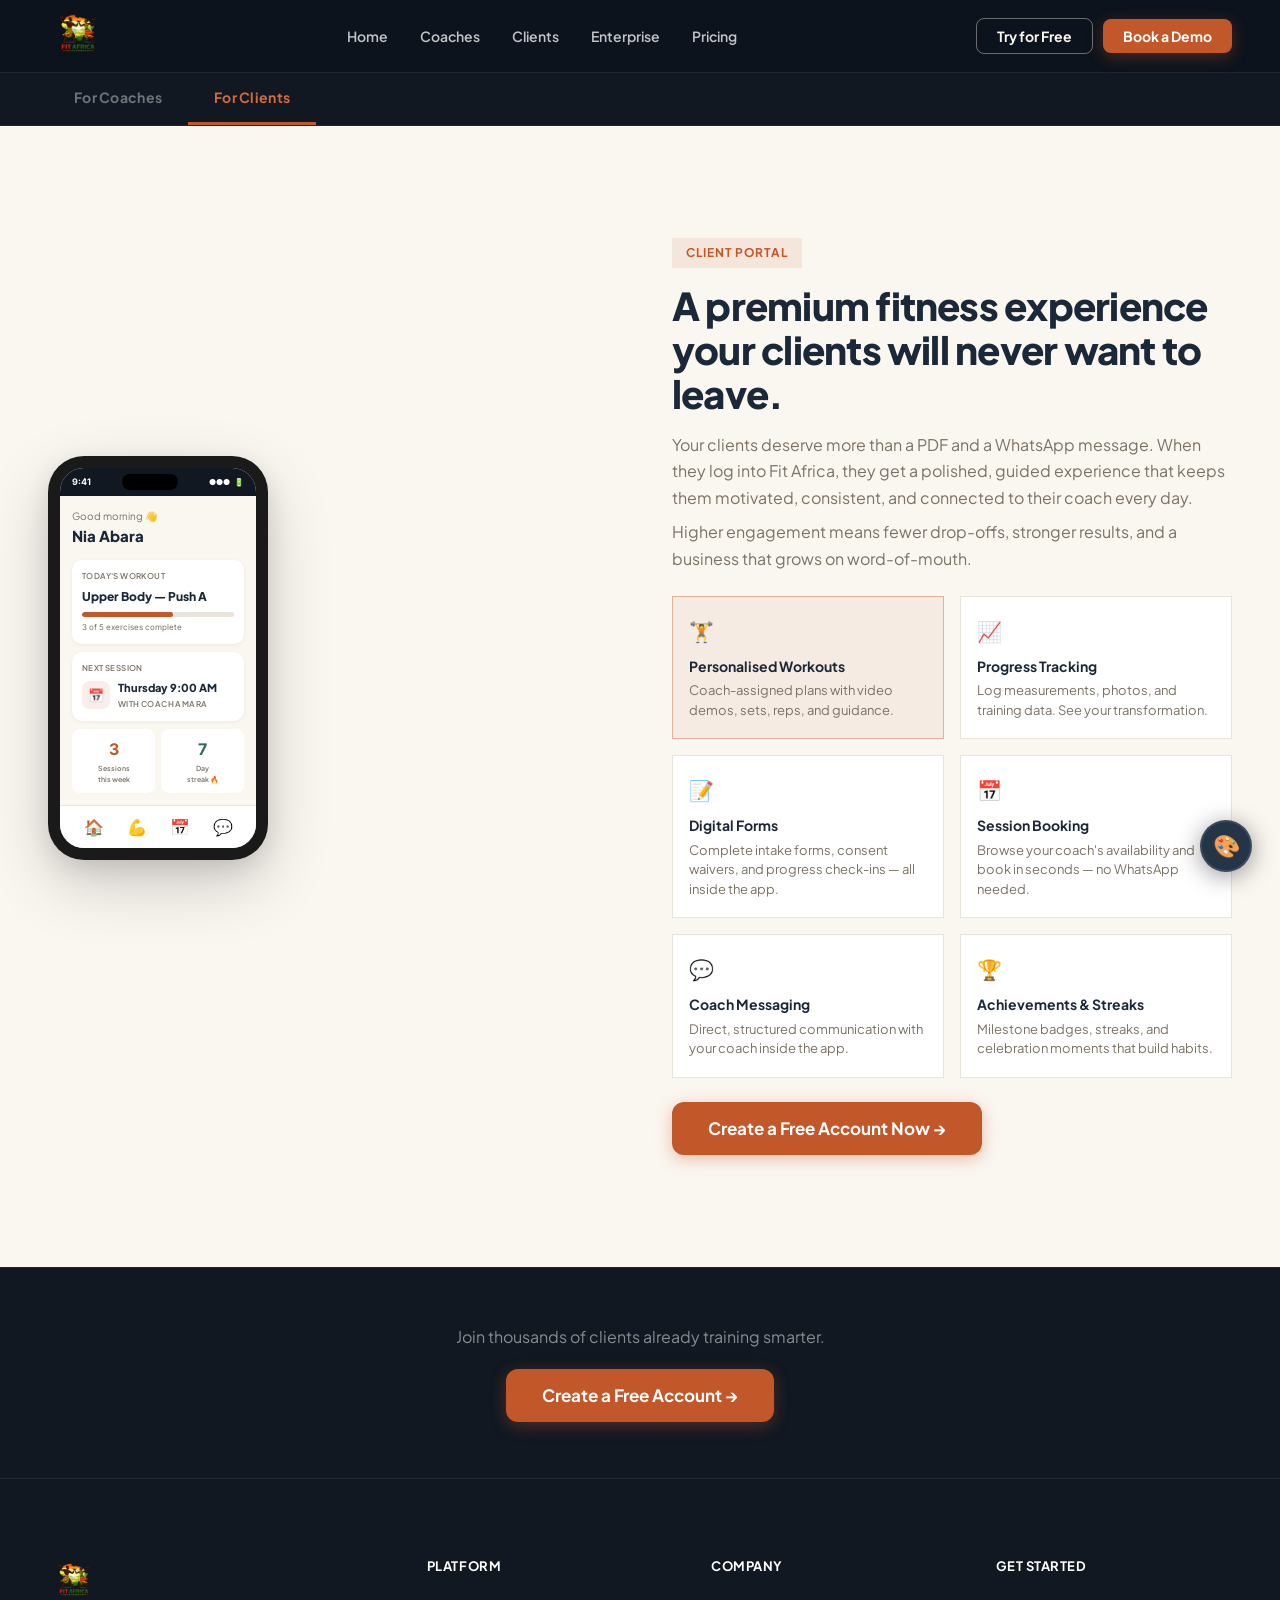
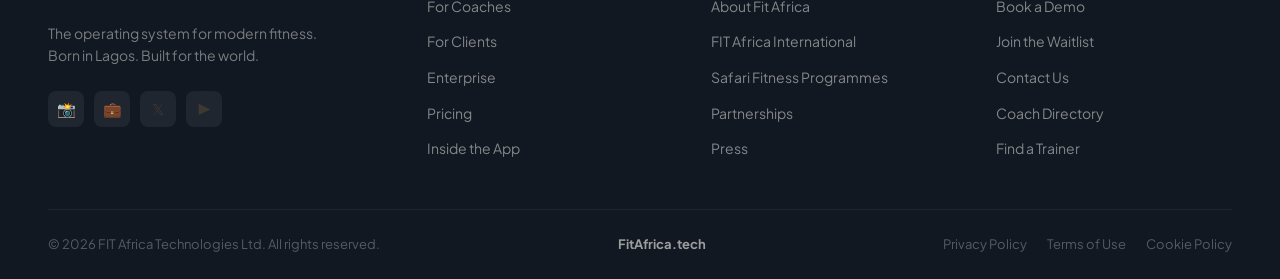
==== commit 4fd0d2d7: "Mobile side-by-side feature tiles + mockup for coaches and clients pages" ====
--- a/clients.html
+++ b/clients.html
@@ -64,8 +64,59 @@
   <div class="container">
     <div class="portal-layout portal-layout--reverse">
 
+      <!-- Head -->
+      <div class="portal-layout__head">
+        <div class="section-label section-label--terracotta reveal">Client Portal</div>
+        <h2 class="heading-xl reveal reveal-delay-1" style="color:var(--navy);margin-bottom:16px">
+          A premium fitness experience your clients will never want to leave.
+        </h2>
+        <p class="body-lg text-muted reveal reveal-delay-2" style="margin-bottom:8px">
+          Your clients deserve more than a PDF and a WhatsApp message. When they log into
+          Fit Africa, they get a polished, guided experience that keeps them motivated,
+          consistent, and connected to their coach every day.
+        </p>
+        <p class="body-lg text-muted reveal reveal-delay-2" style="margin-bottom:0">
+          Higher engagement means fewer drop-offs, stronger results, and a business that
+          grows on word-of-mouth.
+        </p>
+      </div>
+
+      <!-- Feature Tiles -->
+      <div class="portal-features reveal reveal-delay-3" id="clientTabs">
+        <div class="portal-feature portal-feature--light active" data-client-tab="workout">
+          <div class="portal-feature__icon">🏋️</div>
+          <div class="portal-feature__title">Personalised Workouts</div>
+          <div class="portal-feature__desc">Coach-assigned plans with video demos, sets, reps, and guidance.</div>
+        </div>
+        <div class="portal-feature portal-feature--light" data-client-tab="progress">
+          <div class="portal-feature__icon">📈</div>
+          <div class="portal-feature__title">Progress Tracking</div>
+          <div class="portal-feature__desc">Log measurements, photos, and training data. See your transformation.</div>
+        </div>
+        <div class="portal-feature portal-feature--light" data-client-tab="forms">
+          <div class="portal-feature__icon">📝</div>
+          <div class="portal-feature__title">Digital Forms</div>
+          <div class="portal-feature__desc">Complete intake forms, consent waivers, and progress check-ins — all inside the app.</div>
+        </div>
+        <div class="portal-feature portal-feature--light" data-client-tab="bookings">
+          <div class="portal-feature__icon">📅</div>
+          <div class="portal-feature__title">Session Booking</div>
+          <div class="portal-feature__desc">Browse your coach's availability and book in seconds — no WhatsApp needed.</div>
+        </div>
+        <div class="portal-feature portal-feature--light" data-client-tab="messages">
+          <div class="portal-feature__icon">💬</div>
+          <div class="portal-feature__title">Coach Messaging</div>
+          <div class="portal-feature__desc">Direct, structured communication with your coach inside the app.</div>
+        </div>
+        <div class="portal-feature portal-feature--light" data-client-tab="achievements">
+          <div class="portal-feature__icon">🏆</div>
+          <div class="portal-feature__title">Achievements & Streaks</div>
+          <div class="portal-feature__desc">Milestone badges, streaks, and celebration moments that build habits.</div>
+        </div>
+      </div>
+
       <!-- Phone Mockup (Interactive) -->
-      <div style="display:flex;justify-content:center;align-items:center;" class="reveal">
+      <div class="portal-layout__visual reveal">
         <div class="phone-frame">
           <div class="phone-screen">
             <div class="phone-notch-bar">
@@ -183,58 +234,9 @@
         </div>
       </div>
 
-      <!-- Copy -->
-      <div>
-        <div class="section-label section-label--terracotta reveal">Client Portal</div>
-        <h2 class="heading-xl reveal reveal-delay-1" style="color:var(--navy);margin-bottom:16px">
-          A premium fitness experience your clients will never want to leave.
-        </h2>
-        <p class="body-lg text-muted reveal reveal-delay-2" style="margin-bottom:8px">
-          Your clients deserve more than a PDF and a WhatsApp message. When they log into
-          Fit Africa, they get a polished, guided experience that keeps them motivated,
-          consistent, and connected to their coach every day.
-        </p>
-        <p class="body-lg text-muted reveal reveal-delay-2" style="margin-bottom:36px">
-          Higher engagement means fewer drop-offs, stronger results, and a business that
-          grows on word-of-mouth.
-        </p>
-
-        <div class="portal-features reveal reveal-delay-3" id="clientTabs">
-          <div class="portal-feature portal-feature--light active" data-client-tab="workout">
-            <div class="portal-feature__icon">🏋️</div>
-            <div class="portal-feature__title">Personalised Workouts</div>
-            <div class="portal-feature__desc">Coach-assigned plans with video demos, sets, reps, and guidance.</div>
-          </div>
-          <div class="portal-feature portal-feature--light" data-client-tab="progress">
-            <div class="portal-feature__icon">📈</div>
-            <div class="portal-feature__title">Progress Tracking</div>
-            <div class="portal-feature__desc">Log measurements, photos, and training data. See your transformation.</div>
-          </div>
-          <div class="portal-feature portal-feature--light" data-client-tab="forms">
-            <div class="portal-feature__icon">📝</div>
-            <div class="portal-feature__title">Digital Forms</div>
-            <div class="portal-feature__desc">Complete intake forms, consent waivers, and progress check-ins — all inside the app.</div>
-          </div>
-          <div class="portal-feature portal-feature--light" data-client-tab="bookings">
-            <div class="portal-feature__icon">📅</div>
-            <div class="portal-feature__title">Session Booking</div>
-            <div class="portal-feature__desc">Browse your coach's availability and book in seconds — no WhatsApp needed.</div>
-          </div>
-          <div class="portal-feature portal-feature--light" data-client-tab="messages">
-            <div class="portal-feature__icon">💬</div>
-            <div class="portal-feature__title">Coach Messaging</div>
-            <div class="portal-feature__desc">Direct, structured communication with your coach inside the app.</div>
-          </div>
-          <div class="portal-feature portal-feature--light" data-client-tab="achievements">
-            <div class="portal-feature__icon">🏆</div>
-            <div class="portal-feature__title">Achievements & Streaks</div>
-            <div class="portal-feature__desc">Milestone badges, streaks, and celebration moments that build habits.</div>
-          </div>
-        </div>
-
-        <div style="margin-top:36px" class="reveal reveal-delay-4">
-          <a href="https://fit-africa-web.vercel.app/auth" class="btn btn--primary btn--lg">Create a Free Account Now →</a>
-        </div>
+      <!-- CTA -->
+      <div class="portal-layout__cta reveal reveal-delay-4">
+        <a href="https://fit-africa-web.vercel.app/auth" class="btn btn--primary btn--lg">Create a Free Account Now →</a>
       </div>
 
     </div>
--- a/styles.css
+++ b/styles.css
@@ -113,7 +113,7 @@
 }
 
 /* ---- Utilities -------------------------------------------- */
-.container { max-width: var(--max-w); margin: 0 auto; padding: 0 clamp(20px, 4vw, 48px); width: 100%; }
+.container { max-width: var(--max-w); margin: 0 auto; padding: 0 clamp(20px, 4vw, 48px); }
 .container--md { max-width: var(--max-w-md); margin: 0 auto; padding: 0 clamp(20px, 4vw, 48px); }
 
 .section-pad { padding: clamp(64px, 9vw, 112px) 0; }
@@ -361,12 +361,11 @@
 /* ---- Hero -------------------------------------------------- */
 .hero {
   min-height: 100vh;
-  padding-top: var(--nav-height);
+  padding-top: calc(var(--nav-height) + clamp(72px, 9vw, 120px));
+  padding-bottom: clamp(72px, 9vw, 120px);
   background: var(--navy-dark);
   position: relative;
   overflow: hidden;
-  display: flex;
-  align-items: center;
 }
 .hero__bg-pattern {
   position: absolute;
@@ -397,26 +396,12 @@
 .hero__inner {
   position: relative;
   z-index: 2;
-  display: grid;
-  grid-template-columns: 1fr 1fr;
-  gap: 48px;
-  align-items: center;
+  display: block;
   padding: clamp(48px, 6vw, 80px) 0;
 }
-.hero__content { max-width: 100%; }
-/* Large logo watermark — centered behind hero content */
-.hero__logo-watermark {
-  position: absolute;
-  left: 50%;
-  top: 50%;
-  transform: translate(-50%, -50%);
-  height: clamp(320px, 48vw, 640px);
-  width: auto;
-  opacity: 0.07;
-  pointer-events: none;
-  z-index: 1;
-  filter: blur(1.5px) saturate(0.7) grayscale(0.2);
-}
+.hero__content { max-width: 720px; }
+.hero__logo-watermark { display: none; }
+
 .hero__eyebrow {
   display: inline-flex;
   align-items: center;
@@ -482,7 +467,7 @@
 
 /* Hero Mockup */
 .hero__visual {
-  display: flex;
+  display: none;
   justify-content: center;
   align-items: center;
 }
@@ -937,17 +922,29 @@
 .portal-layout {
   display: grid;
   grid-template-columns: 1fr 1fr;
-  gap: 64px;
-  align-items: center;
-}
-.portal-layout--reverse { direction: rtl; }
-.portal-layout--reverse > * { direction: ltr; }
+  grid-template-areas:
+    "head   visual"
+    "tabs   visual"
+    "cta    .";
+  column-gap: 64px;
+  row-gap: 24px;
+  align-items: start;
+}
+.portal-layout__head   { grid-area: head; }
+.portal-layout__visual { grid-area: visual; align-self: center; }
+.portal-layout__cta    { grid-area: cta; }
+.portal-layout--reverse {
+  grid-template-areas:
+    "visual  head"
+    "visual  tabs"
+    ".       cta";
+}
 
 .portal-features {
   display: grid;
   grid-template-columns: 1fr 1fr;
+  grid-area: tabs;
   gap: 16px;
-  margin-top: 36px;
 }
 .portal-feature {
   background: rgba(255,255,255,0.04);
@@ -1540,10 +1537,7 @@
 
 /* ---- Responsive ------------------------------------------- */
 @media (max-width: 1100px) {
-  .hero__inner { grid-template-columns: 1fr; }
   .hero__content { max-width: 100%; }
-  .hero__visual { display: none; }
-  .hero__logo-watermark { height: clamp(220px, 60vw, 420px); opacity: 0.05; }
   .platform-grid { grid-template-columns: 1fr 1fr; }
   .enterprise-grid { grid-template-columns: 1fr 1fr; }
   .audience-grid { grid-template-columns: repeat(2, 1fr); }
@@ -1551,9 +1545,9 @@
 }
 
 @media (max-width: 900px) {
-  .portal-layout { grid-template-columns: 1fr; }
-  .portal-layout--reverse { direction: ltr; }
-  .portal-features { grid-template-columns: 1fr 1fr; }
+  .portal-layout { column-gap: 32px; }
+  .portal-features { grid-template-columns: 1fr; gap: 10px; }
+  .portal-feature__desc { display: none; }
   .why-grid { grid-template-columns: 1fr; }
   .benefits-grid { grid-template-columns: 1fr 1fr; }
   .problem-solution { grid-template-columns: 1fr; }
@@ -1573,7 +1567,25 @@
   .footer__top { grid-template-columns: 1fr; gap: 32px; }
   .trust-strip__inner { gap: 0; flex-direction: row; }
   .trust-stat { padding: 0 20px; }
-  .portal-features { grid-template-columns: 1fr; }
+  .portal-layout {
+    grid-template-columns: 46% 1fr;
+    grid-template-areas:
+      "head    head"
+      "tabs    visual"
+      "cta     cta";
+    column-gap: 12px;
+    row-gap: 16px;
+  }
+  .portal-layout--reverse {
+    grid-template-areas:
+      "head    head"
+      "tabs    visual"
+      "cta     cta";
+  }
+  .portal-layout__visual { align-self: start; }
+  .portal-feature { padding: 10px 12px; }
+  .portal-feature__title { font-size: 11px; }
+  .laptop-frame { max-width: 100% !important; }
   .hero__ctas { flex-direction: column; align-items: flex-start; }
 }
 
